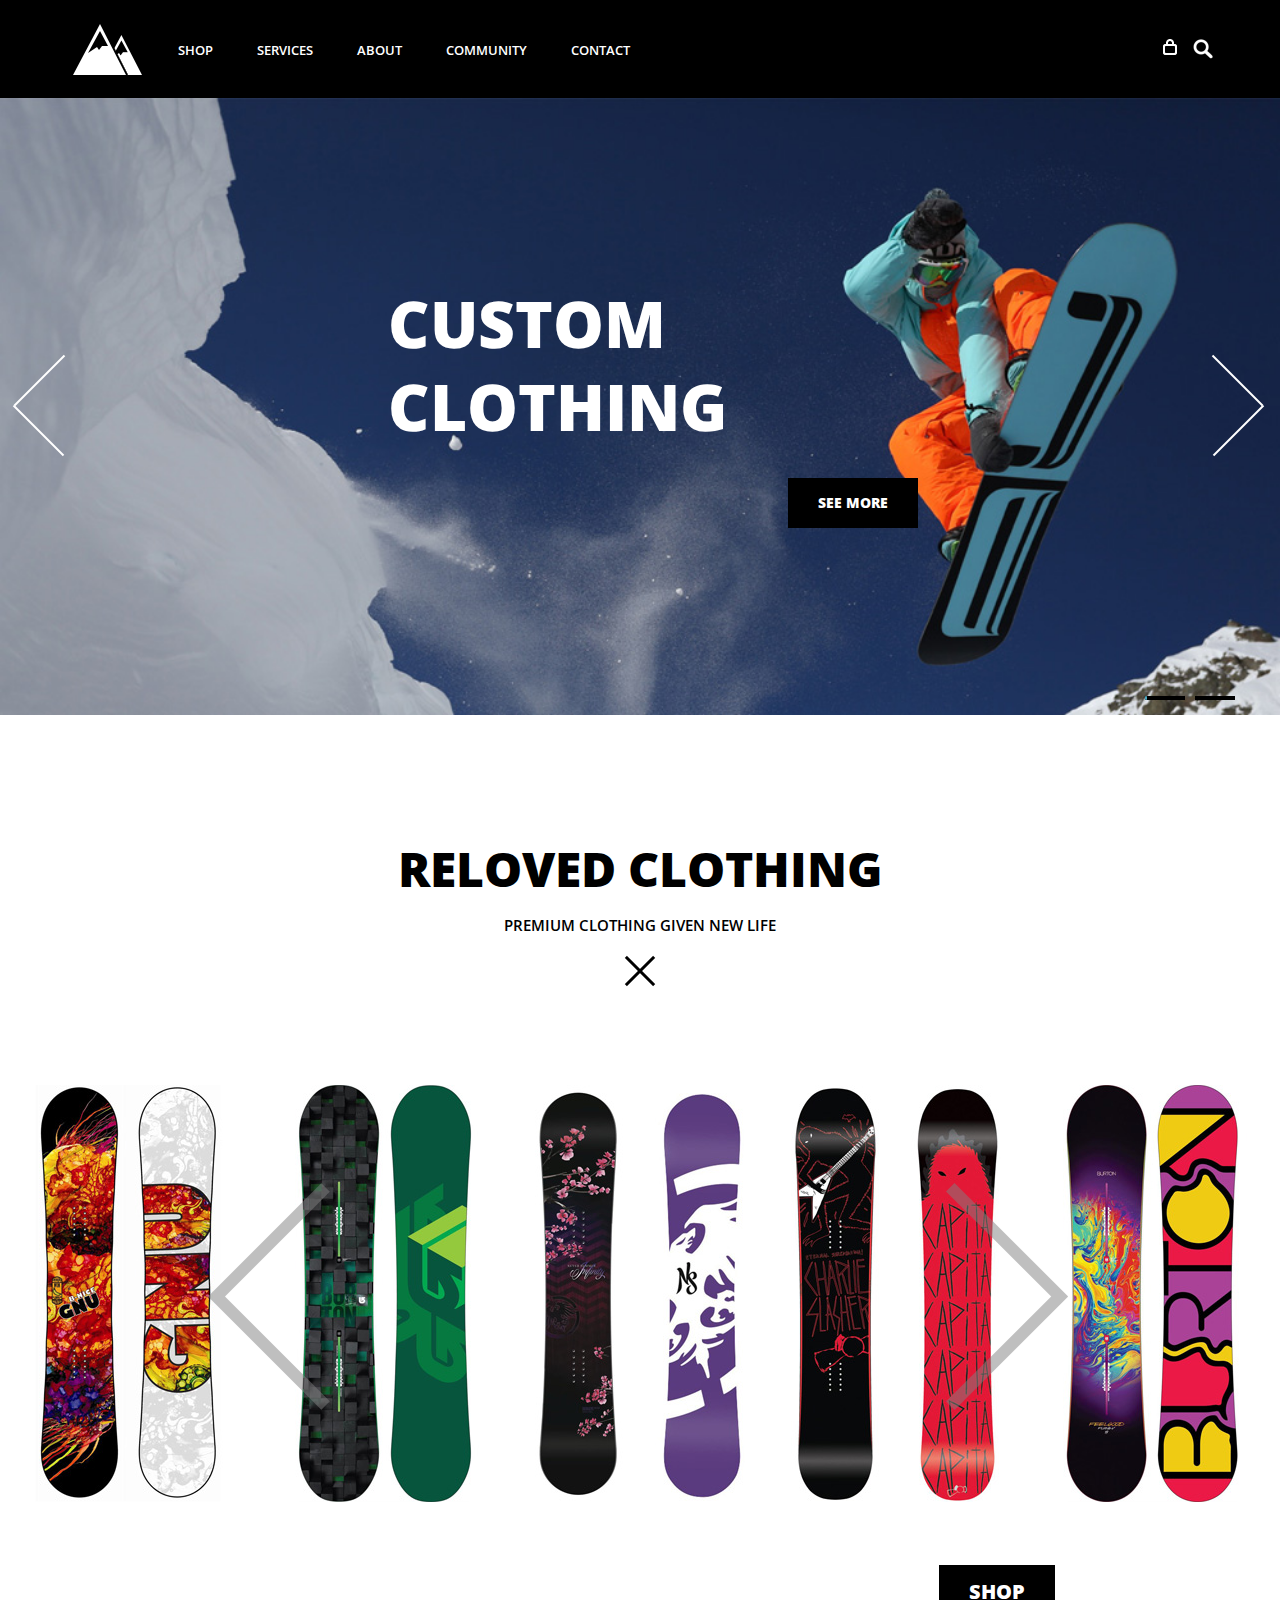
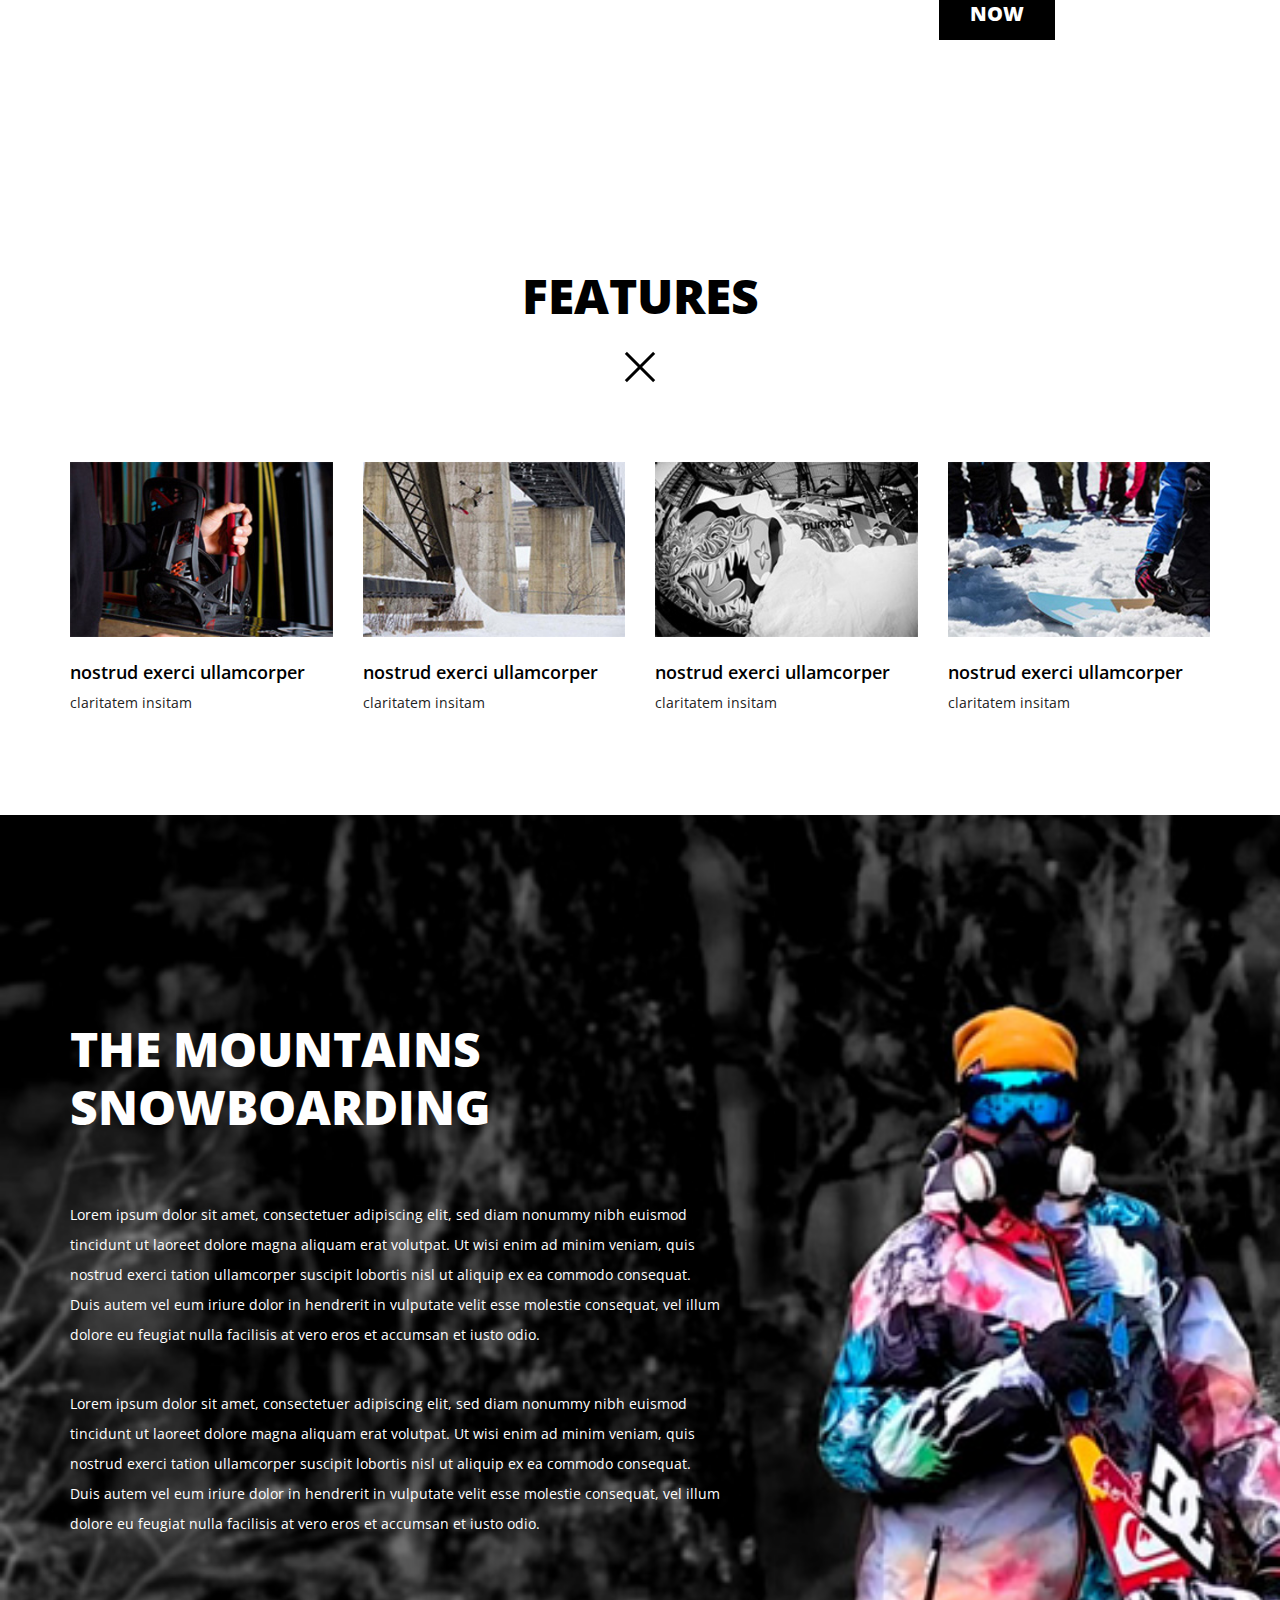
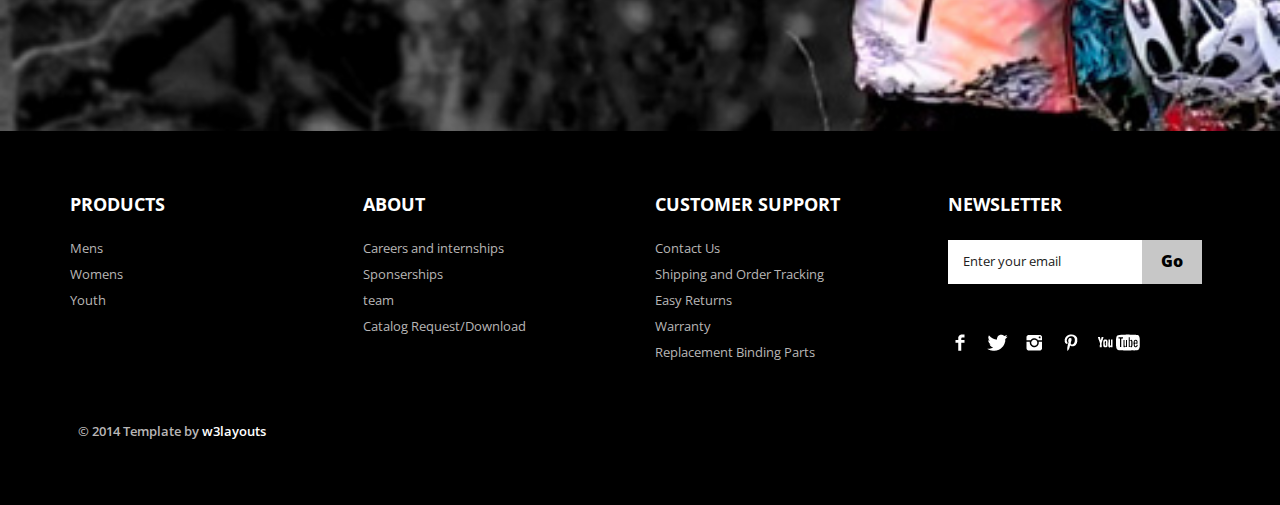
==== index.html @ abcf1acd "Add files via upload" ====
<!--A Design by W3layouts
Author: W3layout
Author URL: http://w3layouts.com
License: Creative Commons Attribution 3.0 Unported
License URL: http://creativecommons.org/licenses/by/3.0/
-->
<!DOCTYPE HTML>
<html>
<head>
<title>Phoenix Fashions | Home</title>
<link href="css/bootstrap.css" rel='stylesheet' type='text/css' />
<link href="css/style.css" rel='stylesheet' type='text/css' />
<meta name="viewport" content="width=device-width, initial-scale=1, maximum-scale=1">
<meta http-equiv="Content-Type" content="text/html; charset=utf-8" />
<link href='http://fonts.googleapis.com/css?family=Open+Sans:400,300,600,700,800' rel='stylesheet' type='text/css'>
<script type="application/x-javascript"> addEventListener("load", function() { setTimeout(hideURLbar, 0); }, false); function hideURLbar(){ window.scrollTo(0,1); } </script>
<script src="js/jquery.min.js"></script>
<!--<script src="js/jquery.easydropdown.js"></script>-->
<!--start slider -->
<link rel="stylesheet" href="css/fwslider.css" media="all">
<script src="js/jquery-ui.min.js"></script>
<script src="js/fwslider.js"></script>
<!--end slider -->
<script type="text/javascript">
        $(document).ready(function() {
            $(".dropdown img.flag").addClass("flagvisibility");

            $(".dropdown dt a").click(function() {
                $(".dropdown dd ul").toggle();
            });
                        
            $(".dropdown dd ul li a").click(function() {
                var text = $(this).html();
                $(".dropdown dt a span").html(text);
                $(".dropdown dd ul").hide();
                $("#result").html("Selected value is: " + getSelectedValue("sample"));
            });
                        
            function getSelectedValue(id) {
                return $("#" + id).find("dt a span.value").html();
            }

            $(document).bind('click', function(e) {
                var $clicked = $(e.target);
                if (! $clicked.parents().hasClass("dropdown"))
                    $(".dropdown dd ul").hide();
            });


            $("#flagSwitcher").click(function() {
                $(".dropdown img.flag").toggleClass("flagvisibility");
            });
        });
     </script>

</head>
<body>
	<div class="header">
		<div class="container">
			<div class="row">
			  <div class="col-md-12">
				 <div class="header-left">
					 <div class="logo">
						<a href="index.html"><img src="images/logo.png" alt=""/></a>
					 </div>
					 <div class="menu">
						  <a class="toggleMenu" href="#"><img src="images/nav.png" alt="" /></a>
						    <ul class="nav" id="nav">
						    	<li><a href="shop.html">Shop</a></li>
						    	<li><a href="services.html">Services</a></li>
						    	<li><a href="About.html">About</a></li>
						    	<li><a href="test.html">Community</a></li>
								<li><a href="contact.html">Contact</a></li>								
								<div class="clear"></div>
							</ul>
							<script type="text/javascript" src="js/responsive-nav.js"></script>
				    </div>							
	    		    <div class="clear"></div>
	    	    </div>
	            <div class="header_right">
	    		  <!-- start search-->
				      <div class="search-box">
							<div id="sb-search" class="sb-search">
								<form>
									<input class="sb-search-input" placeholder="Search..." type="search" name="search" id="search">
									<input class="sb-search-submit" type="submit" value="">
									<span class="sb-icon-search"> </span>
								</form>
							</div>
						</div>
						<!----search-scripts---->
						<script src="js/classie.js"></script>
						<script src="js/uisearch.js"></script>
						<script>
							new UISearch( document.getElementById( 'sb-search' ) );
						</script>
						<!----//search-scripts---->
				    <ul class="icon1 sub-icon1 profile_img">
					 <li><a class="active-icon c1" href="#"> </a>
						<ul class="sub-icon1 list">
						  <div class="product_control_buttons">
						  	<a href="#"><img src="images/edit.png" alt=""/></a>
						  		<a href="#"><img src="images/close_edit.png" alt=""/></a>
						  </div>
						   <div class="clear"></div>
						  <li class="list_img"><img src="images/1.jpg" alt=""/></li>
						  <li class="list_desc"><h4><a href="#">velit esse molestie</a></h4><span class="actual">1 x
                          $12.00</span></li>
						  <div class="login_buttons">
							 <div class="check_button"><a href="checkout.html">Check out</a></div>
							 <div class="clear"></div>
						  </div>
						  <div class="clear"></div>
						</ul>
					 </li>
				   </ul>
		           <div class="clear"></div>
	       </div>
	      </div>
		 </div>
	    </div>
	</div>
	<div class="banner">
	<!-- start slider -->
       <div id="fwslider">
         <div class="slider_container">
            <div class="slide"> 
                <!-- Slide image -->
               <img src="images/slider1.jpg" class="img-responsive" alt=""/>
                <!-- /Slide image -->
                <!-- Texts container -->
                <div class="slide_content">
                    <div class="slide_content_wrap">
                        <!-- Text title -->
                        <h1 class="title">Custom<br>Clothing</h1>
                        <!-- /Text title -->
                        <div class="button"><a href="shop.html">See More</a></div>
                    </div>
                </div>
               <!-- /Texts container -->
            </div>
            <!-- /Duplicate to create more slides -->
            <div class="slide">
               <img src="images/slider2.jpg" class="img-responsive" alt=""/>
                <div class="slide_content">
                    <div class="slide_content_wrap">
                        <h1 class="title">Given<br>New Life</h1>
                       	<div class="button"><a href="shop.html">See More</a></div>
                    </div>
                </div>
            </div>
            <!--/slide -->
        </div>
        <div class="timers"></div>
        <div class="slidePrev"><span></span></div>
        <div class="slideNext"><span></span></div>
       </div>
       <!--/slider -->
      </div>
	  <div class="main">
		<div class="content-top">
			<h2>Reloved Clothing</h2>
			<p>Premium Clothing Given New Life</p>
			<div class="close_but"><i class="close1"> </i></div>
				<ul id="flexiselDemo3">
				<li><img src="images/board1.jpg" /></li>
				<li><img src="images/board2.jpg" /></li>
				<li><img src="images/board3.jpg" /></li>
				<li><img src="images/board4.jpg" /></li>
				<li><img src="images/board5.jpg" /></li>
			</ul>
<div>			
	<style type="text/css">
		#centered-button {display: inline-block; margin-left: 815px; margin-top: 50px;}
	</style>

	<div class="button" id="centered-button">
 	 	<h3><a href="shop.html">Shop Now</a></h3>
	</div>
</div>
			<script type="text/javascript">
		$(window).load(function() {
			$("#flexiselDemo3").flexisel({
				visibleItems: 5,
				animationSpeed: 1000,
				autoPlay: true,
				autoPlaySpeed: 3000,    		
				pauseOnHover: true,
				enableResponsiveBreakpoints: true,
		    	responsiveBreakpoints: { 
		    		portrait: { 
		    			changePoint:480,
		    			visibleItems: 1
		    		}, 
		    		landscape: { 
		    			changePoint:640,
		    			visibleItems: 2
		    		},
		    		tablet: { 
		    			changePoint:768,
		    			visibleItems: 3
		    		}
		    	}
		    });
		    
		});
		</script>
		<script type="text/javascript" src="js/jquery.flexisel.js"></script>
		</div>
	</div>
	
	<div class="features">
		<div class="container">
			<h3 class="m_3">Features</h3>
			<div class="close_but"><i class="close1"> </i></div>
			  <div class="row">
				<div class="col-md-3 top_box">
				  <div class="view view-ninth"><a href="single.html">
                    <img src="images/pic1.jpg" class="img-responsive" alt=""/>
                    <div class="mask mask-1"> </div>
                    <div class="mask mask-2"> </div>
                      <div class="content">
                        <h2>Hover Style #9</h2>
                        <p>Lorem ipsum dolor sit amet, consectetuer adipiscing.</p>
                      </div>
                   </a> </div
                  </div>
                  <h4 class="m_4"><a href="#">nostrud exerci ullamcorper</a></h4>
                  <p class="m_5">claritatem insitam</p>
                </div>
                <div class="col-md-3 top_box">
					<div class="view view-ninth"><a href="single.html">
                    <img src="images/pic2.jpg" class="img-responsive" alt=""/>
                    <div class="mask mask-1"> </div>
                    <div class="mask mask-2"> </div>
                      <div class="content">
                        <h2>Hover Style #9</h2>
                        <p>Lorem ipsum dolor sit amet, consectetuer adipiscing.</p>
                      </div>
                    </a> </div>
                   <h4 class="m_4"><a href="#">nostrud exerci ullamcorper</a></h4>
                   <p class="m_5">claritatem insitam</p>
				</div>
				<div class="col-md-3 top_box">
					<div class="view view-ninth"><a href="single.html">
                    <img src="images/pic3.jpg" class="img-responsive" alt=""/>
                    <div class="mask mask-1"> </div>
                    <div class="mask mask-2"> </div>
                      <div class="content">
                        <h2>Hover Style #9</h2>
                        <p>Lorem ipsum dolor sit amet, consectetuer adipiscing.</p>
                      </div>
                    </a> </div>
                   <h4 class="m_4"><a href="#">nostrud exerci ullamcorper</a></h4>
                   <p class="m_5">claritatem insitam</p>
				</div>
				<div class="col-md-3 top_box1">
					<div class="view view-ninth"><a href="single.html">
                    <img src="images/pic4.jpg" class="img-responsive" alt=""/>
                    <div class="mask mask-1"> </div>
                    <div class="mask mask-2"> </div>
                      <div class="content">
                        <h2>Hover Style #9</h2>
                        <p>Lorem ipsum dolor sit amet, consectetuer adipiscing.</p>
                      </div>
                     </a> </div>
                   <h4 class="m_4"><a href="#">nostrud exerci ullamcorper</a></h4>
                   <p class="m_5">claritatem insitam</p>
				</div>
			</div>
		 </div>
	    </div>


<div class="content-bottom">
		<div class="container">
			<div class="row content_bottom-text">
			  <div class="col-md-7">
				<h3>The Mountains<br>Snowboarding</h3>
				<p class="m_1">Lorem ipsum dolor sit amet, consectetuer adipiscing elit, sed diam nonummy nibh euismod tincidunt ut laoreet dolore magna aliquam erat volutpat. Ut wisi enim ad minim veniam, quis nostrud exerci tation ullamcorper suscipit lobortis nisl ut aliquip ex ea commodo consequat. Duis autem vel eum iriure dolor in hendrerit in vulputate velit esse molestie consequat, vel illum dolore eu feugiat nulla facilisis at vero eros et accumsan et iusto odio.</p>
				<p class="m_2">Lorem ipsum dolor sit amet, consectetuer adipiscing elit, sed diam nonummy nibh euismod tincidunt ut laoreet dolore magna aliquam erat volutpat. Ut wisi enim ad minim veniam, quis nostrud exerci tation ullamcorper suscipit lobortis nisl ut aliquip ex ea commodo consequat. Duis autem vel eum iriure dolor in hendrerit in vulputate velit esse molestie consequat, vel illum dolore eu feugiat nulla facilisis at vero eros et accumsan et iusto odio.</p>
			  </div>
			</div>
		</div>
	</div>

	    
		<div class="footer">
			<div class="container">
				<div class="row">
					<div class="col-md-3">
						<ul class="footer_box">
							<h4>Products</h4>
							<li><a href="#">Mens</a></li>
							<li><a href="#">Womens</a></li>
							<li><a href="#">Youth</a></li>
						</ul>
					</div>
					<div class="col-md-3">
						<ul class="footer_box">
							<h4>About</h4>
							<li><a href="#">Careers and internships</a></li>
							<li><a href="#">Sponserships</a></li>
							<li><a href="#">team</a></li>
							<li><a href="#">Catalog Request/Download</a></li>
						</ul>
					</div>
					<div class="col-md-3">
						<ul class="footer_box">
							<h4>Customer Support</h4>
							<li><a href="#">Contact Us</a></li>
							<li><a href="#">Shipping and Order Tracking</a></li>
							<li><a href="#">Easy Returns</a></li>
							<li><a href="#">Warranty</a></li>
							<li><a href="#">Replacement Binding Parts</a></li>
						</ul>
					</div>
					<div class="col-md-3">
						<ul class="footer_box">
							<h4>Newsletter</h4>
							<div class="footer_search">
				    		   <form>
				    			<input type="text" value="Enter your email" onfocus="this.value = '';" onblur="if (this.value == '') {this.value = 'Enter your email';}">
				    			<input type="submit" value="Go">
				    		   </form>
					        </div>
							<ul class="social">	
							  <li class="facebook"><a href="#"><span> </span></a></li>
							  <li class="twitter"><a href="#"><span> </span></a></li>
							  <li class="instagram"><a href="#"><span> </span></a></li>	
							  <li class="pinterest"><a href="#"><span> </span></a></li>	
							  <li class="youtube"><a href="#"><span> </span></a></li>										  				
						    </ul>
		   					
						</ul>
					</div>
				</div>
				<div class="row footer_bottom">
				    <div class="copy">
			           <p>© 2014 Template by <a href="http://w3layouts.com" target="_blank">w3layouts</a></p>
		            </div>
					  <dl id="sample" class="dropdown">
	   				  </dl>
   				</div>
			</div>
		</div>
</body>	
</html>
---- css/style.css ----
.clear{clear: both;}
h4, h5, h6,
h1, h2, h3 {margin-top: 0;}
ul, ol {margin: 0;}
p {margin: 0;}
html, body{
	font-family: 'Open Sans', sans-serif;
	background:#fff;
	font-size: 100%;
}
body a{
 	transition: 0.5s all;
	-webkit-transition: 0.5s all;
	-moz-transition: 0.5s all;
	-o-transition: 0.5s all;
}
.header{
	background:#000;
	padding: 1.5% 0;
}
.header-left{
	float:left;
	width: 59%;
}
.logo{
	float:left;
	margin-right: 2%;
}
.menu{
	 float:left;
	 margin: 17px 0 0;
}
  .menu li{
	display:inline-block;
 }
 .menu li:first-child{
   	margin-left:0;
 }
 .menu li a{
  	 display: block;
	font-size: 0.8125em;
	text-transform: uppercase;
	padding: 5px 20px;
	color: #FFF;
	-webkit-transition: all 0.3s ease;
	-moz-transition: all 0.3s ease;
	-o-transition: all 0.3s ease;
	transition: all 0.3s ease;
	font-weight: 600;
 }
 .menu li a:hover ,.menu li.active a{
	 background:#fff;
	 color:#000;
 } 
 #nav .current a {
	 color:red;
}
.toggleMenu {
    display:  none;
  	padding:4px 5px 0px 5px;
}
.nav:before,
.nav:after {
    content: " "; 
    display: table; 
}
.nav:after {
    clear: both;
}
.nav ul {
    list-style: none;
}
@media screen and (max-width:800px) {
	.active {
        display: block;
    }
    .menu li a{
    	text-align:left;
    	border-radius:0;
    	-webkit-border-radius:0;
    	-moz-border-radius:0;
    	-o-border-radius:0;
    }
    .nav {
	    list-style: none;
		width: 95%;
		position: absolute;
		right: 20px;
		background: #222;
		top: 72px;
		z-index: 111;
    }
    .nav:after {
		content: '';
		position: absolute;
		right:18px;
		top: -9px;
		border-left:10px solid rgba(0, 0, 0, 0);
		border-right:10px solid rgba(0, 0, 0, 0);
		border-bottom:10px solid #333;
	}
    .menu li a span.messages{
    	text-align:center;
    	top:15px;
    }
    .nav li ul{
    	width:100%;   	
    }
    .menu ul{
    	margin:0;
    }
    .nav > li.hover > ul {
        width:100%;
    }
    .nav > li {
        float: none;
        display:block;
    }
    .nav ul {
        display: block;
        width: 100%;
    }
   .nav > li.hover > ul , .nav li li.hover ul {
        position: static;
    }
    .nav li a{
    	border-top:1px solid #333;
    }
     .nav li:first-child a{
     	border-top:none;
     }
 }
.header_right{
	float:right;
	width:6%;
	margin-top: 16px;
}
.sb-search {
	position: absolute;
	top:7px;
	right:0px;
	width: 0%;
	min-width: 45px;
	height: 45px;
	float: right;
	overflow: hidden;
	-webkit-transition: width 0.3s;
	-moz-transition: width 0.3s;
	transition: width 0.3s;
	-webkit-backface-visibility: hidden;
}
.sb-search-input {
	position: absolute;
	top: 0;
	left: 0px;
	border: none;
	outline: none;
	background:#333;
	width: 100%;
	height:45px;
	margin: 0;
	z-index: 10;
	padding: 5px 20px;
	font-family: 'Open Sans', sans-serif;
	font-size: 13px;
	color: #ffffff;
}
.sb-search-input::-webkit-input-placeholder {
	color: #ffffff;
}
.sb-search-input:-moz-placeholder {
	color: #ffffff;
}
.sb-search-input::-moz-placeholder {
	color: #efb480;
}
.sb-search-input:-ms-input-placeholder {
	color: #ffffff;
}
.sb-icon-search,.sb-search-submit  {
	width: 45px;
	height: 45px;
	display: block;
	position: absolute;
	right: 0;
	top: 0;
	padding: 0;
	margin: 0;
	line-height: 45px;
	text-align: center;
	cursor: pointer;
}
.sb-search-submit {
	background: #333 url('../images/img-sprite.png') no-repeat 0px 1px;
	-ms-filter: "progid:DXImageTransform.Microsoft.Alpha(Opacity=0)"; /* IE 8 */
    filter: alpha(opacity=0); /* IE 5-7 */
   
	color: transparent;
	border: none;
	outline: none;
	z-index: -1;
	-webkit-appearance: none;
}
.sb-icon-search {
	color: #FFF;
background: #000 url('../images/img-sprite.png') no-repeat 0px 1px;
z-index: 90;
}
/* Open state */
.sb-search.sb-search-open,.no-js .sb-search {
	width:40%;
}
.sb-search.sb-search-open .sb-icon-search,.no-js .sb-search .sb-icon-search {
	background: #c0c0c0 url('../images/img-sprite.png') no-repeat 0px 1px;
	color: #fff;
	z-index: 11;
}
.sb-search.sb-search-open .sb-search-submit,.no-js .sb-search .sb-search-submit {
	z-index: 90;
}
/* start icon styles */
.icon1:before,.icon1:after {
	content: "";
	display: table;
}
.icon1:after {
	clear: both;
}
ul.icon1 {
	float: left;
	zoom: 1;
	list-style: none;
	padding: 0;
	margin-left:25%;
}
.icon1 li {
	float: left;
	position: relative;
}
.icon1 li:last-child{
	border-right:none;
}
.icon1 li:hover > a {
	color: #fafafa;
}
*html .icon1 li a:hover { /* IE6 only */
	color: #fafafa;
}
.icon1 ul {
	width:300px;
	margin: 20px 0 0 0;
	_margin: 0;
	opacity: 0;
	visibility: hidden;
	position: absolute;
	top:67px;
	z-index: 1;
	right: -140px;
	background: #ffffff;
	-webkit-transition: all .2s ease-in-out;
	-moz-transition: all .2s ease-in-out;
	-ms-transition: all .2s ease-in-out;
	-o-transition: all .2s ease-in-out;
	transition: all .2s ease-in-out;
	box-shadow: 0 0 10px #AAA;
	-webkit-box-shadow: 0 0 10px #AAA;
	-moz-box-shadow: 0 0 10px #AAA;
	-o-box-shadow: 0 0 10px #AAA;
}
.icon1 li:hover > ul {
	opacity: 1;
	visibility: visible;
	margin: 0;
	z-index: 9999;
}
.icon1 ul ul {
	top: 6px;
	left: 158px;
	margin: 0 0 0 20px;
}
.icon1 ul li {
	/*--float: none;--*/
	display: block;
	border: 0;
}
.icon1 ul li:first-child{
	border-top:none;
}
.icon1 ul li:first-child a{
	border-top-left-radius: 5px;
	-webkit-border-top-left-radius: 5px;
	-moz-border-top-left-radius: 5px;
	-o-border-top-left-radius: 5px;
}
.icon1 ul li:last-child {   
	-moz-box-shadow: none;
	-webkit-box-shadow: none;
	box-shadow: none;    
}
.icon1 ul a {    
	_height: 10px; /*IE6 only*/
	white-space: nowrap;
	float: none;
	text-transform: none;
}
.active-icon{
	display: block;
}
.icon1 ul li:first-child > a:after {
	content: '';
	position: absolute;
	left: 45%;
	top: -30px;
	border-left: 10px solid transparent;
	border-right:10px solid transparent;
	border-bottom:10px solid #f0f0f0;
}
.icon1 ul ul li:first-child a:after {
	left: -100px;
	top: 0%;
	margin-top: -6px;
	border-left: 0;	
	border-bottom:20px solid transparent;
	border-top: 20px solid transparent;
	border-right:20px solid #323757;
}
/* Mobile */
.icon1-trigger {
	display: none;
}
.sub-icon1 img{
	border:none;
	display:inline-block;
	vertical-align:middle;
}
li.list_img{
	float:left;
	width:26%;
}
.login_buttons{
	margin-top:23%;
}
li.list_desc{
	float:left;
	width:50%;
}
li.list_desc h4 a{
	color:#000;
	font-size:0.85em;
	text-decoration:none;
	font-weight:600;
}
li.list_desc h4 a:hover{
	color:red;
}
.c1{
	background: url(../images/img-sprite.png) no-repeat -66px -8px;
	width: 22px;
	height: 24px;
	display: inline-block;
	vertical-align: middle;
}
.icon1 .profile_img {
	margin-top: 3px;
}
.sub-icon1 ul li h3{
	text-align: center;
	font-size: 18px;
	color: #555;
	text-transform: uppercase;
	margin-bottom: 4%;
}
.sub-icon1 ul li p{
	text-align:center;
	font-size: 0.8125em;
	color: #555;
	line-height: 1.5em;
	margin:2% 0;
}
.sub-icon1.list{
	padding:20px;
}
.sub-icon1 ul li p a{
	color: #00405d;
}
.sub-icon1 ul li p a:hover{
	color: #555555;
	text-decoration:underline;
}
.product_control_buttons{
	float:right;
}
.product_control_buttons a:hover{
	opacity:0.5;
}
.button{
	text-align: center;
}
.button a{
	color:#fff;
	font-size:0.85em;
	text-transform:uppercase;
	font-weight:800;
	text-decoration:none;
	margin-left:45%;
	border: none;
	cursor: pointer;
	padding:15px 30px;
	display: inline-block;
	outline: none;
	-webkit-transition: all 0.3s;
	-moz-transition: all 0.3s;
	transition: all 0.3s;
	background: #000;
}
.button a:hover{
	background:#222;
}
.login_button{
	float:right;
}
.login_button a{
	color:#fff;
	font-size:0.85em;
	text-transform:uppercase;
	font-weight:600;
	text-decoration:none;
    border: none;
	cursor: pointer;
	padding:8px 15px; 
	display: inline-block;
	outline: none;
	-webkit-transition: all 0.3s;
	-moz-transition: all 0.3s;
	transition: all 0.3s;
	background: #000;
	margin:10px 0 0;
}
.login_button a:hover{
	background:#555;
}
.check_button{
	float:left;
}
.check_button a{
	color:#fff;
	font-size:0.85em;
	text-transform:uppercase;
	font-weight:600;
	text-decoration:none;
    border: none;
	cursor: pointer;
	padding:8px 15px; 
	display: inline-block;
	outline: none;
	-webkit-transition: all 0.3s;
	-moz-transition: all 0.3s;
	transition: all 0.3s;
	background: #000;
	margin:10px 0 0;
}
.check_button a:hover{
	background:#555;
}
/*--main--*/
.content-top{
	padding:10% 0;
}
.content-top h2{
	color: #000;
	font-size:3em;
	font-weight: 800;
	text-align: center;
	text-transform: uppercase;
	margin-bottom: 1.5%;
}
.content-top p{
	color: #000;
	font-size: 0.95em;
	text-transform: uppercase;
	text-align: center;
	font-weight: 600;
	margin-bottom:1%;
}
.content-top h3{
	color:#000;
	font-size:1.5em;
	text-transform:uppercase;
	font-weight:700;
	text-align:center;
	margin:2% 0 0 0;
}
#flexiselDemo1, #flexiselDemo2, #flexiselDemo3 {
	display: none;
}
.nbs-flexisel-container {
	position: relative;
	max-width: 100%;
}
.nbs-flexisel-ul {
	position: relative;
	width: 9999px;
	margin: 0px;
	padding: 0px;
	list-style-type: none;
	text-align: center;
}
.nbs-flexisel-inner {
	overflow: hidden;
	margin: 0 auto;
}
.nbs-flexisel-item {
	float: left;
	margin: 0px;
	padding: 0px;
	cursor: pointer;
	position: relative;
	line-height: 0px;
}
.nbs-flexisel-item > img {
	width:100%;
	cursor: pointer;
	positon: relative;
	margin-top: 10px;
	margin-bottom: 10px;
	max-width:210px;
	max-height:417px;
}
/*** Navigation ***/
.nbs-flexisel-nav-left, .nbs-flexisel-nav-right {
	width:140px;
	height: 245px;
	position: absolute;
	cursor: pointer;
	z-index: 100;
}
.nbs-flexisel-nav-left {
	left: 205px;
	background: url(../images/img-sprite.png) no-repeat -110px 1px;
}
.nbs-flexisel-nav-right {
	right:205px;
	background: url(../images/img-sprite.png) no-repeat -254px 1px;
}
.content-bottom{
	width:100%;
	background: url(../images/bg_image.jpg)no-repeat center top;
	-webkit-background-size: cover;
	-moz-background-size: cover;
	-o-background-size: cover;
	background-size: cover;
	background-position: center;
	background-size: 100% 100%;
	height:100%;
	padding:15% 0;
}
.content_bottom-text h3{
	color: #FFF;
	font-size: 3em;
	font-weight: 800;
	text-transform: uppercase;
	line-height: 1.2em;
	margin: 2% 0 10%;
}
p.m_1{
	color: #FFF;
	font-size: 0.85em;
	line-height: 2.2em;
	margin-bottom:6%;
}
p.m_2{
	color: #FFF;
	font-size: 0.85em;
	line-height: 2.2em;
}
.features{
	padding:8% 0;
}
h3.m_3{
	color: #000;
	font-size: 3em;
	font-weight: 800;
	text-align: center;
	text-transform: uppercase;
	margin-bottom:2%;
}
.close_but{
	text-align:center;
	margin-bottom:6%;
}
i.close1{
	width:46px;
	height:42px;
	background:url(../images/img-sprite.png)-196px -269px;
	display:inline-block;
}
.view {
   overflow: hidden;
   position: relative;
   text-align: center;
   cursor: default;
}
.view .mask,.view .content {
   width:263px;
   height:200px;
   position: absolute;
   overflow: hidden;
   top: 0;
   left: 0;
}
.view img {
   display: block;
   position: relative;
}
.view h2 {
   text-transform: uppercase;
   color: #fff;
   text-align: center;
   position: relative;
   font-size: 17px;
   padding: 10px;
   background: rgba(0, 0, 0, 0.8);
   margin: 20px 0 0 0;
}
.view p {
   font-style: italic;
   font-size: 12px;
   position: relative;
   color: #fff;
   padding: 10px;
   text-align: center;
}
.view a.info {
   display: inline-block;
   text-decoration: none;
   padding: 7px 14px;
   background: #000;
   color: #fff;
   text-transform: uppercase;
   -webkit-box-shadow: 0 0 1px #000;
   -moz-box-shadow: 0 0 1px #000;
   box-shadow: 0 0 1px #000;
}
.view a.info: hover {
   -webkit-box-shadow: 0 0 5px #000;
   -moz-box-shadow: 0 0 5px #000;
   box-shadow: 0 0 5px #000;
}
/* NINTH EXAMPLE*/
.view-ninth .mask-1, .view-ninth .mask-2 {
    background-color: rgba(0, 0, 0, 0.5);
    height: 361px;
    width: 361px;
    background: rgba(119, 0, 36, 0.5);
    -ms-filter: "progid:DXImageTransform.Microsoft.Alpha(Opacity=100)";
    filter: alpha(opacity=100);
    opacity: 1;
    -webkit-transition: all 0.3s ease-in-out 0.6s;
    -moz-transition: all 0.3s ease-in-out 0.6s;
    -o-transition: all 0.3s ease-in-out 0.6s;
    transition: all 0.3s ease-in-out 0.6s;
}
.view-ninth .mask-1 {
    left: auto;
    right: 0;
    -webkit-transform: rotate(56.5deg) translateX(-180px);
    -moz-transform: rotate(56.5deg) translateX(-180px);
    -o-transform: rotate(56.5deg) translateX(-180px);
    -ms-transform: rotate(56.5deg) translateX(-180px);
    transform: rotate(56.5deg) translateX(-180px);
    -webkit-transform-origin: 100% 0%;
    -moz-transform-origin: 100% 0%;
    -o-transform-origin: 100% 0%;
    -ms-transform-origin: 100% 0%;
    transform-origin: 100% 0%;
}
.view-ninth .mask-2 {
    top: auto;
    bottom: 0;
    -webkit-transform: rotate(56.5deg) translateX(180px);
    -moz-transform: rotate(56.5deg) translateX(180px);
    -o-transform: rotate(56.5deg) translateX(180px);
    -ms-transform: rotate(56.5deg) translateX(180px);
    transform: rotate(56.5deg) translateX(180px);
    -webkit-transform-origin: 0% 100%;
    -moz-transform-origin: 0% 100%;
    -o-transform-origin: 0% 100%;
    -ms-transform-origin: 0% 100%;
    transform-origin: 0% 100%;
}
.view-ninth .content {
    background: rgba(0, 0, 0, 0.9);
    height: 0;
    -ms-filter: "progid:DXImageTransform.Microsoft.Alpha(Opacity=50)";
    filter: alpha(opacity=50);
    opacity: 0.5;
    width:263px;
    overflow: hidden;
    -webkit-transform: rotate(-33.5deg) translate(-112px, 166px);
    -moz-transform: rotate(-33.5deg) translate(-112px, 166px);
    -o-transform: rotate(-33.5deg) translate(-112px, 166px);
    -ms-transform: rotate(-33.5deg) translate(-112px, 166px);
    transform: rotate(-33.5deg) translate(-112px, 166px);
    -webkit-transform-origin: 0% 100%;
    -moz-transform-origin: 0% 100%;
    -o-transform-origin: 0% 100%;
    -ms-transform-origin: 0% 100%;
    transform-origin: 0% 100%;
    -webkit-transition: all 0.4s ease-in-out 0.3s;
    -moz-transition: all 0.4s ease-in-out 0.3s;
    -o-transition: all 0.4s ease-in-out 0.3s;
    transition: all 0.4s ease-in-out 0.3s;
}
.view-ninth h2 {
    background: transparent;
    margin-top: 5px;
    border-bottom: 1px solid rgba(255, 255, 255, 0.2);
}
.view-ninth a.info {
    display: none;
}
.view-ninth:hover .content {
    height: 120px;
    width:263px;
    -ms-filter: "progid:DXImageTransform.Microsoft.Alpha(Opacity=90)";
    filter: alpha(opacity=90);
    opacity: 0.9;
    top:22px;
    -webkit-transform: rotate(0deg) translate(0, 0);
    -moz-transform: rotate(0deg) translate(0, 0);
    -o-transform: rotate(0deg) translate(0, 0);
    -ms-transform: rotate(0deg) translate(0, 0);
    transform: rotate(0deg) translate(0, 0);
}
.view-ninth:hover .mask-1, .view-ninth:hover .mask-2 {
    -webkit-transition-delay: 0s;
    -moz-transition-delay: 0s;
    -o-transition-delay: 0s;
    transition-delay: 0s;
}
.view-ninth:hover .mask-1 {
    -webkit-transform: rotate(56.5deg) translateX(1px);
    -moz-transform: rotate(56.5deg) translateX(1px);
    -o-transform: rotate(56.5deg) translateX(1px);
    -ms-transform: rotate(56.5deg) translateX(1px);
    transform: rotate(56.5deg) translateX(1px);
}
.view-ninth:hover .mask-2 {
    -webkit-transform: rotate(56.5deg) translateX(-1px);
    -moz-transform: rotate(56.5deg) translateX(-1px);
    -o-transform: rotate(56.5deg) translateX(-1px);
    -ms-transform: rotate(56.5deg) translateX(-1px);
    transform: rotate(56.5deg) translateX(-1px);
}
h4.m_4{
	margin-top:10%;
}
h4.m_4 a{
	color:#000;
	font-size:1em;
	text-decoration:none;
	font-weight:600;
}
h4.m_4 a:hover{
	color:#444;
}
p.m_5{
	color:#222;
	font-size:0.85em;
}
/*--footer--*/
.footer{
	background:#000;
	padding:5% 0;
}		
ul.footer_box{
	list-style:none;
	padding:0;
}	
ul.footer_box h4{
	color:#fff;
	font-size:1.1em;
	text-transform:uppercase;
	font-weight:700;
	margin-bottom: 8%;
}
ul.footer_box li a{
	color: #B8B6B6;
	font-size: 0.8125em;
	text-decoration:none;
	line-height: 2em;
}
ul.footer_box li a:hover{
	color:#fff;
}
.footer_search {
	margin-top: 10%;
	width:100%;
	position:relative;
}
.footer_search input[type="text"] {
	outline: none;
	padding: 12px 15px;
	outline: none;
	color: #202020;
	background: #FFF;
	border: none;
	width: 74%;
	line-height: 1.5em;
	font-size: 0.8125em;
}
.footer_search  input[type="submit"] {
	background: #C7C7C7;
	padding: 9px 19px;
	border: none;
	cursor: pointer;
	position: absolute;
	line-height: 1.6em;
	font-size: 1em;
	color: #000;
	font-weight: 800;
	outline: none;
	-webkit-transition: all 0.3s;
	-moz-transition: all 0.3s;
	transition: all 0.3s;
}
.footer_search  input[type="submit"]:hover {
	background:#222;
	color:#fff;
}
ul.social{
	list-style:none;
	padding:0;
	margin-top: 17%;
}	
ul.social li:first-child, ol li:first-child {
	margin-top: 0px;
	margin-left: 0;
}
ul.social li{
	display:inline-block;
	margin-right:8px;
}	
ul.social li a span:hover{
	opacity:0.5;
}		
li.facebook a span {
	height: 25px;
	width: 25px;
	display: block;
	background: url(../images/img-sprite.png)no-repeat -256px -276px;
}
li.twitter a span {
	height: 25px;
	width: 25px;
	display: block;
	background: url(../images/img-sprite.png)no-repeat -298px -276px;
}
li.instagram a span {
	height: 25px;
	width: 25px;
	display: block;
	background: url(../images/img-sprite.png)no-repeat -346px -276px;
}
li.pinterest a span {
	height: 25px;
	width: 25px;
	display: block;
	background: url(../images/img-sprite.png)no-repeat -391px -276px;
}	
li.youtube a span {
	height: 25px;
	width: 47px;
	display: block;
	background: url(../images/img-sprite.png)no-repeat -437px -276px;
}	
.dropdown dd, .dropdown dt, .dropdown ul { margin:0px; padding:0px; }
.dropdown dd { position:relative; }
.dropdown a, .dropdown a:visited { color:#fff; text-decoration:none; outline:none;}
.dropdown a:hover { color:#fff;}
.dropdown dt a:hover { color:#fff;}
.dropdown dt a {background:url(../images/arrow.png) no-repeat scroll right center; display:block; padding-right:20px;
}
.dropdown dt a span {cursor: pointer;
	cursor: pointer;
	display: block;
	padding:0px 10px;
	font-size: 0.85em;
	color: #FFF;
	font-weight: 400;
}
        .dropdown dd ul { background:#222 none repeat scroll 0 0;color:#fff; display:none;
                          left:0px; padding:5px 0px; position:absolute; top:13px; width:auto; min-width:200px; list-style:none;}
        .dropdown span.value { display:none;}
        .dropdown dd ul li a { padding:5px; display:block;font-size: 13px;}
        .dropdown dd ul li a:hover { background-color:#444;}
        
        .dropdown img.flag { border:none; vertical-align:middle; margin-left:10px; }
        .flagvisibility { float: right;}
        
/*--dropdown--*/
.dropdown {
    display: block;
    display: inline-block;
   	float:right;
    position: relative;
   	z-index: 9999;
   	margin:0;
}
/* ===[ For demonstration ]=== */
/* ===[ End demonstration ]=== */
.dropdown .dropdown_button {
    cursor: pointer;
    width: auto;
    display: inline-block;
    padding: 4px 12px;
   -webkit-border-radius: 2px;
    -moz-border-radius: 2px;
    border-radius: 2px;
    font-weight: bold;
    color:#fff;
    line-height:29px;
    text-decoration: none !important;
    background:#595959;
    font-size: 11px;
}
.dropdown input[type="checkbox"] + .dropdown_button .arrow {
    display: inline-block;
    width: 0px;
    height: 0px;
    border-top: 5px solid #fff;
    border-right: 5px solid transparent;
    border-left: 5px solid transparent;
}
.dropdown input[type="checkbox"]:checked + .dropdown_button .arrow { border-color: white transparent transparent transparent }
.dropdown .dropdown_content {
    position: absolute;
    border: 1px solid #777;
    padding: 0px;
    background:#595959;
    margin: 0;
    display: none;
}
.dropdown .dropdown_content li {
    list-style: none;
    margin-left: 0px;
    line-height: 16px;
    border-top: 1px solid #5F5D5D;
	border-bottom: 1px solid #555353;
    margin-top: 2px;
    margin-bottom: 2px;
}
.dropdown .dropdown_content li:hover {
    border-top-color: #555;
    border-bottom-color: #555;
    background:#444;
}
.dropdown .dropdown_content li a {
    display: block;
    padding: 2px 7px;
    padding-right: 15px;
    color:#fff;
    font-size:13px;
    text-decoration: none !important;
    white-space: nowrap;
}
.dropdown .dropdown_content li:hover a {
    color: white;
    text-decoration: none !important;
}
.dropdown input[type="checkbox"]:checked ~ .dropdown_content { display: block }
.dropdown input[type="checkbox"] { display: none }
.copy {
  float: left;
}
.copy p{
	font-size:0.8125em;
	font-weight:600;
	color:#B8B6B6;
}
.copy p a{
	color:#fff;
}
.footer_bottom{
	padding: 0 2%;
	margin-top: 5%;
}
/*--shop--*/
.shop_top{
	padding:5% 0;
}
.new-box {
	right:10px;
}
.new-box, .sale-box {
	position: absolute;
	top:16px;
	overflow: hidden;
	height: 38px;
	min-width: 70px;
	text-align: left;
	z-index: 0;
	display: inline-block;
	-webkit-transform: rotate(-90deg);
	-ms-transform: rotate(-90deg);
	transform: rotate(-90deg);
}
.new-label {
	font-size: 0.85em;
	color: #FFF;
	background:#FFAF02;
	text-transform: uppercase;
	padding:9px;
	text-align: center;
	display: block;
	min-width: 70px;
	position: absolute;
	left: 0px;
	top: 0px;
	z-index: 1;
}
.sale-box {
	left:10px;
}
.sale-label {
	font-size: 0.85em;
	color: #FFF;
	background:#E92546;
	text-transform: uppercase;
	padding:9px;
	text-align: center;
	display: block;
	min-width: 70px;
	position: absolute;
	left: 0px;
	top: 0px;
}
.shop_box{
	position:relative;
}
.shop_desc{
	border:1px solid #E0E0E0;
	padding:5%;
}
.shop_desc h3{
	margin-bottom:5px;
}
.shop_desc h3 a{
	color: #333;
	font-size: 16px;
	font-weight: 600;
	text-decoration: none;
}
.shop_desc h3 a:hover{
	color:#666;
}
.shop_desc p{
	color:#555;
	font-size:0.8125em;
	line-height:1.8em;
	margin-bottom:10px;
}
span.reducedfrom {
	text-decoration: line-through;
	margin-right: 8%;
	color: #888;
}
span.actual {
	color: #7DB122;
	font-size: 1em;
	color:#000
}
ul.buttons{
	list-style: none;
	padding: 0;
	margin-top: 10px;
}
.cart{
	float:left;
}
.shop_btn{
	float:right;
}
.shop_btn a, .cart a{
	color: #000;
	font-size: 0.8125em;
	text-transform: uppercase;
	font-weight: 600;
	text-decoration:none;
}
.shop_btn a:hover{
	color:#E92546;
}
.cart a:hover{
	color:#FFAF02;
}
.shop_box-top{
	margin-bottom:5%;
}
h3.m_2 {
	color: #555;
	margin-bottom: 20px;
	font-size: 1.5em;
	line-height: 1.2;
	font-weight: normal;
	letter-spacing: -1px;
	padding:0 1%;
	text-transform: uppercase;
}
h4.m_5{
	margin-top:7%;
}
h4.m_5 a{
	color: #555;
	font-size:0.95em;
	text-transform: uppercase;
	letter-spacing: -1px;
	text-decoration:none;
}
h4.m_5 a:hover{
	color:#000;
}
p.m_6{
	font-size:0.85em;
	color: #555;
	line-height: 1.5em;
}
.team_box{
	margin-bottom:5%;
}
ul.team_list{
	padding:0;
	list-style:none;
}
ul.team_list h4{
	color: #555;
	margin-bottom: 20px;
	font-size: 1.5em;
	line-height: 1.2;
	font-weight: normal;
	margin-top: 0px;
	letter-spacing: -1px;
	text-transform: uppercase;
}
ul.team_list li {
	list-style-image: url(../images/marker.png);
	margin: 0 0px 20px 15px;
}
ul.team_list li a {
	font-size: 0.85em;
	color: #222;
	text-transform: uppercase;
	text-decoration:none;
}
ul.team_list li a:hover {
	color:#444;
}
ul.team_list li p{
	color:#888;
	font-size:0.85em;
	line-height:1.5em;
}
p.m_7{
	color:#888;
	font-size:0.85em;
	line-height:1.5em;
	margin-bottom:2%;
}
.img_section{
	position:relative;
}
.img_section_txt {
	position: absolute;
	width: 100%;
	left: 0;
	bottom: 0;
	background:rgba(5, 5, 5, 0.43);
	-webkit-box-sizing: border-box;
	-moz-box-sizing: border-box;
	box-sizing: border-box;
	padding: 14px 10px 14px 21px;
	color: #FFF;
	-webkit-transition: all 0.6s ease;
	-moz-transition: all 0.6s ease;
	-o-transition: all 0.6s ease;
	transition: all 0.6s ease;
}
.magnifier2:hover .img_section_txt {
	background:rgba(255, 0, 0, 0.36);
}
.ex_box{
	margin-bottom:5%;
}
p.m_8{
	color:#333;
	font-size:0.85em;
	line-height:1.8em;
	margin-bottom:5%;
}
.address p {
	font-size:0.85em;
	line-height:2em;
}
.address p span:hover {
	text-decoration: none;
}
.address p span {
	text-decoration: underline;
	color: #555;
	cursor: pointer;
}
.contact{
	margin-top: 5%;
}
.to{
	float:left;
	width:50%;
}
.to input[type="text"] {
	padding: 10px;
	width:95%;
	font-size: 0.85em;
	font-family: 'Open Sans', sans-serif;
	margin: 10px 0;
	border: none;
	color: #888;
	background:#F8F8F8;
	float: left;
	outline: none;
	border:1px solid #DFE0E2;
}
.to input[type="text"]:hover, .text input[type="text"], .text textarea:hover{
	border-color:#E25050;
}
.text {
	width:50%;
	float:left;
}
.text input[type="text"], .text textarea {
	width:100%;
	font-size: 0.85em;
	margin: 10px 0;
	border: none;
	color: #888;
	font-family: 'Open Sans', sans-serif;
	outline: none;
	background:#F8F8F8;
	height: 100px;
	padding: 10px;
	resize: none;
	border:1px solid #DFE0E2;
}
.form-submit{
	float:right;
}
.form-submit input[type="submit"] {
	color: #FFF;
	font-family: 'Open Sans', sans-serif;
	font-size: 0.95em;
	font-weight: normal;
	padding:15px 40px;
	text-transform: uppercase;
	background:#E25050;
	display: inline-block;
	-webkit-transition: all 0.3s ease-out;
	-moz-transition: all 0.3s ease-out;
	-ms-transition: all 0.3s ease-out;
	-o-transition: all 0.3s ease-out;
	transition: all 0.3s ease-out;
	font-weight: 100;
	border: none;
	cursor: pointer;
	outline:none;
}
.form-submit input[type="submit"]:hover {
	background:#333;
}
/*--single--*/
.single_image{
	width:36.5%;
	float: left;
	margin-right: 2.6%;
}
.single_right{
	width: 60.5%;
	float: left;
}
.single_right h3{
	color: #222;
	font-size: 1.1em;
	text-transform: uppercase;
	margin-bottom: 10px;
	font-weight: 700;
}
.btn1-default1 {
	outline: none;
	border: 1px solid #CACACA;
	background: #FFF;
	padding: 5px 10px;
	font-size: 0.85em;
}
.btn1-twitter:hover {
	color: #FFF;
	background-color: #00AAF0;
}
i.icon-twitter{
	height: 20px;
	width: 20px;
	background: url(../images/img-sprite.png)no-repeat -260px -318px;
	float: left;
	margin-right: 2px;
}
.btn1-twitter:hover i{
	background: url(../images/img-sprite.png)no-repeat -260px -341px;
}
i.icon-facebook{
	height: 20px;
	width: 20px;
	background: url(../images/img-sprite.png)no-repeat -292px -317px;
	float: left;
	margin-right: 2px;
}
.btn1-facebook:hover i{
	background: url(../images/img-sprite.png)no-repeat -292px -341px;
}
.btn1-facebook:hover {
	color: #FFF;
	background-color:#435F9F;
}
i.icon-google{
	height: 20px;
	width: 20px;
	background: url(../images/img-sprite.png)no-repeat -321px -317px;
	float: left;
	margin-right: 2px;
}
.btn1-google:hover i{
	background: url(../images/img-sprite.png)no-repeat -321px -341px;
}
.btn1-google:hover {
	color: #FFF;
	background-color:#E04B34;
}
i.icon-pinterest{
	height: 20px;
	width: 20px;
	background: url(../images/img-sprite.png)no-repeat -353px -318px;
	float: left;
	margin-right: 2px;
}
.btn1-pinterest:hover i{
	background: url(../images/img-sprite.png)no-repeat -353px -342px;
}
.btn1-pinterest:hover {
	color: #FFF;
	background-color:#CE1F21;
}
.social_buttons h4{
	color: #08080B;
	font-weight: 700;
	font-size: 0.8125em;
	padding-bottom: 0.5em;
	display: block;
	text-transform:uppercase;
	margin-bottom:5px;
}
p.m_10{
	color: #333;
	font-size: 0.8125em;
	line-height: 1.8em;
	margin-bottom:5%;
}
.btn_form{
	margin-bottom:5%;
}
.btn_form form input[type="submit"] {
	font-family: 'Open Sans', sans-serif;
	cursor: pointer;
	border: none;
	outline: none;
	display: inline-block;
	font-size: 0.85em;
	padding: 10px 30px;
	background: #333;
	color: #FFF;
	text-transform: uppercase;
	-webkit-transition: all 0.3s ease-in-out;
	-moz-transition: all 0.3s ease-in-out;
	-o-transition: all 0.3s ease-in-out;
	transition: all 0.3s ease-in-out;
}
.btn_form form input[type="submit"]:hover {
	background: #FFAF02;
}
ul.add-to-links {
	margin-bottom: 3%;
	list-style: none;
	padding: 0;
}
ul.add-to-links img {
	vertical-align: middle;
}
ul.add-to-links a {
	color: #000;
	font-size: 0.85em;
}
ul.product-colors{
	list-style:none;
	padding:0;
	margin-bottom: 5%;
}
.product-colors h3, .prosuct-qty span {
	color: #08080B;
	font-weight: 700;
	font-size: 0.8125em;
	padding-bottom: 0.5em;
	display: block;
	text-transform: uppercase;
	margin-bottom: 5px;
}
.product-colors li {
	display: inline-block;
}
.product-colors li a span {
	width: 32px;
	height: 32px;
	display: inline-block;
}
.color1 span {
	background:#45BF55;
}
.color2 span {
	background:#0AA5E2;
}
.color3 span {
	background:#EE82EE;
}
.color4 span {
	background:orange;
}
.color4 span {
	background:gray;
}
.color5 span {
	background:yellow;
}
.color6 span {
	background:red;
}
.box-info-product{
	background: #FFF;
	border: 1px solid #D2D0D0;
	border-top: 1px solid #B0AFAF;
	border-bottom: 1px solid #B0AFAF;
	padding:7%;
}
p.price2{
	color:#333;
	font-size:2em;
	font-weight:700;
	margin-bottom: 5%;
}
.prosuct-qty {
	margin-bottom: 1.5em;
	padding:0;
}
.prosuct-qty select {
	font-family: 'Open Sans', sans-serif;
	border: 1px solid #EEE;
	padding: 5% 41%;
	font-size: 1em;
	outline: none;
}
.prosuct-qty option {
	border: 1px solid #EEE;
	font-family: 'Open Sans', sans-serif;
}
.box-info-product .exclusive {
	border:none;
	outline: none;
	position: relative;
	display: block;
	background:#E25050;
}
.box-info-product .exclusive span {
	font-weight: 700;
	font-size: 20px;
	line-height: 22px;
	padding: 12px 36px 14px 60px;
	color: #FFF;
	display: block !important;
}
.box-info-product .exclusive:after {
	border-left: 1px solid #fff;
	position: absolute;
	top: 0;
	bottom: 0;
	left: 51px;
	content: "";
	width: 1px;
	z-index: 2;
}
.box-info-product .exclusive:before {
	background: url(../images/img-sprite.png)no-repeat -401px -308px;
	position: absolute;
	top: 0;
	left: 0;
	bottom: 0;
	color: #FFF;
	font-size: 25px;
	line-height: 47px;
	content: "";
	z-index: 2;
	width: 51px;
	text-align: center;
}
.box-info-product .exclusive:hover {
	background: #303030;
	background-position: 0 0;
}
.desc{
	margin-bottom:5%;
}
.desc h4{
	color:#333;
	font-size:1.5em;
	margin-bottom:1%;
	text-transform:uppercase;
}
.desc p{
	color:#555;
	font-size:0.85em;
	line-height:1.8em;
}
h4.m_11{
	color:#333;
	font-size:1.2em;
	text-transform:uppercase;
	padding:0 1%;
	margin-bottom:2%;
}
h4.m_12{
	color: #08080B;
	font-weight: 700;
	font-size: 0.8125em;
	padding-bottom: 0.5em;
	display: block;
	text-transform: uppercase;
}
ul.options{
	list-style:none;
	padding:0;
	margin-bottom:7%;
}
ul.options li {
	margin: 0 1% 0 0;
	display: inline-block;
}
ul.options li a {
	color: #000;
	font-size: 0.8125em;
	padding: 5px 10px;
	border: 1px solid #DFDDDD;
	text-decoration:none;
}
ul.options li a:hover {
	border: 1px solid #FFAF02;
}
/*--checkout--*/
p.cart {
	color: #555;
	font-size: 0.85em;
	line-height: 1.8em;
}
/*--login--*/
.login-page {
	border-right: 1px solid #EEE;
	padding-right: 5%;
}
h4.title {
	color:#000;
	margin-bottom: 0.5em;
	font-size: 1em;
	line-height: 1.2;
	font-weight: normal;
	margin-top: 0px;
	letter-spacing: -1px;
	text-transform: uppercase;
	border-bottom: 1px solid #ECECEC;
	padding-bottom: 13px;
}
.login-page p {
	color: #555;
	font-size: 0.85em;
	line-height: 1.8em;
}
.button1 input[type="submit"] {
	background: #000;
	border: none;
	color: #FFF;
	padding: 10px 20px;
	cursor: pointer;
	float: right;
	font-family: 'Open Sans', sans-serif;
	outline: none;
	font-size: 1em;
}
.button1 input[type="submit"]:hover {
	background: #555;
}
#login-form label {
	color: #777;
	line-height: 2.8em;
	font-size: 0.95em;
	font-weight: 400;
	margin: 0;
	display: block;
}
input.inputbox, input.required, div.k2AccountPage input[type="text"] {
	background: #FFF;
	outline-color: #00BFF0;
	border: 1px solid #EEE;
	color: inherit;
	padding: 7px 20px;
	width: 100%;
	font-family: 'Open Sans', sans-serif;
	font-size: 0.85em;
}
.remember {
	margin-top: 6%;
}
p#login-form-remember {
	float: left;
}
fieldset.input input[type="submit"] {
	background: #000;
	border: none;
	color: #FFF;
	padding: 10px 30px;
	cursor: pointer;
	float: right;
	font-family: 'Open Sans', sans-serif;
	outline: none;
	font-size:1em;
}
fieldset.input input[type="submit"]:hover {
	background:#555;
}
#login-form label a {
	color: #777;
	color:0.85em;
}
#login-form label a:hover {
	color:#00BFF0;
}
.button1 {
	float: right;
	margin-top: 8%;
}
/*--register--*/
.register-top-grid h3, .register-bottom-grid h3 {
	color:#000;
	font-size: 1em;
	padding-bottom: 5px;
	margin: 0;
}
.register-top-grid div, .register-bottom-grid div {
	width: 48%;
	float: left;
	margin: 10px 0;
}
.register-top-grid span, .register-bottom-grid span {
	color:#555;
	font-size: 0.8125em;
	padding-bottom: 0.2em;
	display: block;
	text-transform: uppercase;
}
.register-top-grid input[type="text"], .register-bottom-grid input[type="text"] {
	border: 1px solid #EEE;
	outline-color:#00BFF0;
	width: 96%;
	font-size: 1em;
	padding: 0.5em;
	font-family: 'Open Sans', sans-serif;
}
.checkbox {
	margin-bottom: 4px;
	padding-left: 27px;
	font-size: 1.1em;
	line-height: 27px;
	cursor: pointer;
}
.checkbox {
	float: left;
	margin-left: 8px;
	position: relative;
	font-weight: 600;
}
.checkbox:last-child {
	margin-bottom: 4px;
}
.checkbox:last-child {
	margin-bottom: 0;
}
.news-letter {
	color: #555;
	font-weight:600;
	font-size: 0.85em;
	margin-bottom: 1em;
	display: block;
	text-transform: uppercase;
	transition: 0.5s all;
	-webkit-transition: 0.5s all;
	-moz-transition: 0.5s all;
	-o-transition: 0.5s all;
	clear: both;
}
.checkbox i {
	position: absolute;
	bottom: 5px;
	left: 0;
	display: block;
	width:20px;
	height:20px;
	outline: none;
	border: 2px solid #DDD;
}
.checkbox input + i:after {
	content: '';
	background: url("../images/tick1.png") no-repeat 1px 2px;
	top: -1px;
	left: -1px;
	width: 15px;
	height: 15px;
	font: normal 12px/16px FontAwesome;
	text-align: center;
}
.checkbox input + i:after {
	position: absolute;
	opacity: 0;
	transition: opacity 0.1s;
	-o-transition: opacity 0.1s;
	-ms-transition: opacity 0.1s;
	-moz-transition: opacity 0.1s;
	-webkit-transition: opacity 0.1s;
}
.checkbox input {
	position: absolute;
	left: -9999px;
}
.checkbox input:checked + i:after {
	opacity: 1;
}
.news-letter:hover {
	color:#00BFF0;
}
.register-grids form input[type="submit"] {
	background:#E25050;
	color: #FFF;
	font-size: 0.8em;
	padding:0.8em 2.2em;
	border:none;
	transition: 0.5s all;
	-webkit-transition: 0.5s all;
	-moz-transition: 0.5s all;
	-o-transition: 0.5s all;
	display: inline-block;
	font-family: 'Open Sans', sans-serif;
	cursor: pointer;
	outline: none;
	text-transform: uppercase;
}
.register-grids form input[type="submit"]:hover {
	background:#555;
}
/*--responsive design--*/
@media (max-width:1366px){
.icon1 ul {
	width: 270px;
	top: 64px;
	right: -98px;
 }
.button a {
 	margin-left: 71%;
 }
}
@media (max-width:1280px){
.icon1 ul {
	width: 270px;
	top: 63px;
	right: -55px;
 }
}	
@media (max-width:1024px){
.menu li a {	
	padding: 5px 10px;
 }
.header_right {
	width: 7%;
 }
.icon1 ul {
	width: 250px;
	top: 59px;
	right: -25px;
 }
 .sub-icon1 ul li p {
	font-size: 0.8125em;
 }
 .button a {
	margin-left: 27%;
 }
  .nbs-flexisel-nav-left {
	left: 60px;
 }
 .nbs-flexisel-nav-right {
	right: 60px;
 }
 .content_bottom-text h3, h3.m_3, .content-top h2{
 	font-size:2.5em;
 }
 .box-info-product .exclusive span {
	font-size: 17px;
	padding: 12px 11px 14px 63px;
 }
}	
@media (max-width:800px){
.menu {
	 margin:10px 0 0;
  }
  .header_right {
	 width: 10%;
  }
  .icon1 ul {
	width: 250px;
	top: 59px;
	right: -15px;
 }
 .search {
	left: 65%;
	width: 27%;
	top: 12px;
 }
 .content_bottom-text h3, h3.m_3, .content-top h2 {
	font-size: 2em;
 }
 .nbs-flexisel-nav-left {
	left: 10px;
 }
 .nbs-flexisel-nav-right {
	right: 10px;
 }
 .view-ninth:hover .mask-1 {
	display: none;
 }
 .view-ninth:hover .mask-2 {
	display: none;
 }
 .view-ninth .mask-1,  .view-ninth .mask-2{
 	display: none;
 }
 .view-ninth:hover .content {
	height: 53%;
	width: 41%;
 }
  .top_box {
	 margin-bottom: 20px;
 }
 h4.m_4, h4.m_5{
	margin-top: 10px;
 }
 ul.footer_box h4, ul.team_list h4{
	margin-bottom: 10px;
 }
 ul.footer_box {
	margin-bottom: 20px;
  }
  .footer_search, .footer_bottom{
	 margin-top:0;
  }
  ul.social {
	margin-top: 20px;
 }
 .team1{
 	margin-bottom:20px;
 }
 .team_bottom{
 	margin-bottom:20px;
 }
 .team_box {
	margin-bottom:0;
 }
 .shop_box{
 	margin-bottom:20px;
 }
 .shop_desc {
	padding: 10px;
 }
 .etalage_zoom_area div {
	 width:350px !important;
     height:350px !important;
  }
  .box-info-product {
	padding: 20px;
	margin-bottom: 20px;
  }
  .prosuct-qty select {
	padding: 2% 30%;
  }
  .desc {
	margin: 20px 0;
  }
  .product1{
  	margin-bottom:20px;
  }
}  
@media (max-width:768px){
.login-page {
	border-right: none;
	padding-right: 0;
  }
}
@media (max-width:640px){
  .header_right {
	 width: 11%;
  }
   .etalage_zoom_area div {
	 width:250px !important;
	 height:250px !important;
  }
  .btn1-default1 {
	 padding: 5px 7px;
  }
}
@media (max-width:480px){
  .header_right {
	 width: 15%;
  }
   .etalage_zoom_area div {
	 width:100px !important;
	 height:100px !important;
  }
  .btn1-default1 {
	 padding: 5px 7px;
  }
  .search {
	left: 56%;
	width: 33%;
 }
 .icon1 ul {
	top: 51px;
 }
 .content_bottom-text h3, h3.m_3, .content-top h2 {
	font-size: 1.5em;
 }
 .content-top p {
	font-size: 0.8125em;
 }
 .nbs-flexisel-nav-left, .nbs-flexisel-nav-right {
	width: 75px;
	height:126px;
 }
 .nbs-flexisel-nav-left {
	left:10px;
	background: url(../images/img-sprite.png) no-repeat -17px -372px;
 }
 .nbs-flexisel-nav-right {
	right:10px;
	background: url(../images/img-sprite.png) no-repeat -80px -372px;
 }
 .content-top h3 {
	font-size: 1em;
  }
  .view-ninth:hover .content {
	height:60%;
	width:70%;
 }
 .nav{
 	top:67px;
 }
 .single_image {
	width: 100%;
	float: none;
	margin-right: 0;
 }
 .single_left{
 	margin-bottom:20px;
 }
 .to {
	float: none;
	width: 100%;
 }
 .text {
	width: 100%;
	float: none;
 }
 .nav {
	right: 13px;
 }
}
@media (max-width:320px){
.header_right {
   width: 24%;
}
.copy{
	float:none;
}
.dropdown {
	float: none;
	margin-top: 10px;
}
h4.m_11 {
	font-size: 0.85em;
	padding: 0 15px;
	line-height: 1.5em;
}
 .etalage_zoom_area div {
	 width:50px !important;
	 height:50px !important;
  }
  .register-top-grid(
  	margin-bottom:20px;
  )
  .nav {
	top: 66px;
	right: 8px;
  }
  .register-top-grid div, .register-bottom-grid div {
	width: 100%;
	float: none;
	margin: 10px 0;
 }
}
---- css/fwslider.css ----
/* ------------------------------- 3. Slider Styles ------------------------------- */
#fwslider {
    position: relative;
    width:100%;
}
#fwslider .slide {
    display: none;
    position: absolute;
    top:0;
    left:0;
    z-index: 0;
    width:100%;
}
#fwslider .slide img {
    width:100%;
}
#fwslider .slidePrev {
  	position: absolute;
    top:50%;
    left:-50px;
    z-index: 10;
}
#fwslider .slidePrev span {
	background-image: url("../images/img-sprite.png");
	width: 72px;
	height: 128px;
	float: left;
	background-position:-10px -243px;
	background-repeat: no-repeat;
	cursor: pointer;
}
#fwslider .slideNext {
   	position: absolute;
    top:50%;
    right:-50px;
   	z-index: 10;
}
#fwslider .slideNext span {
 	background-image: url("../images/img-sprite.png");
	width: 72px;
	height: 128px;
	float: left;
	background-position:-105px -243px;
	background-repeat: no-repeat;
	cursor: pointer;
}
#fwslider .timers {
    height:4px;
    position: absolute;
    bottom:15px;
    right:0;
    z-index: 3;
}
#fwslider .timer {
    height:4px;
    width:40px;
    background-color: #000;
    float:left;
    margin-right: 10px;
}
#fwslider .progress {
    height:4px;
    width:0%;
    background-color:#4cb1ca;
    float:left;
}
#fwslider .slide_content {
    top:0;
    left:0;
    position: absolute;
    width:100%;
    height:100%;
}
#fwslider .slide_content_wrap { /* Slider Text Content Container Style */
    max-width: 600px;
	margin: 12% auto;
}
#fwslider .title {  /* Slider Title Style */
	color: #FFF;
	font-size: 5em;
	padding-top: 5%;
	font-style: normal;
	text-transform: uppercase;
	border: none;
	font-weight: 800;
	line-height: 1.3em;
	margin-bottom: 5%;
}
/* ------------------------------- 4. Media Query Max Width 1300, Min Width 720 ------------------------------- */
/* ------------------------------- 5. Media Query Max Width 719 ------------------------------- */

@media only screen and (max-width:800px) {

    #fwslider .slide_content_wrap { display:none; }
    #fwslider .timers { display:none; }
    #fwslider .slide_content {cursor: pointer;}
	#fwslider .title {
		margin-left: 19%;
		font-size: 3em;
	}
}
@media (max-width:1366px){
   #fwslider .title {
		margin-left:8%;
		font-size: 4em;
	}
}
@media (max-width:768px)
	#fwslider .title {
		margin-left: 19%;
		font-size: 3em;
	}
}
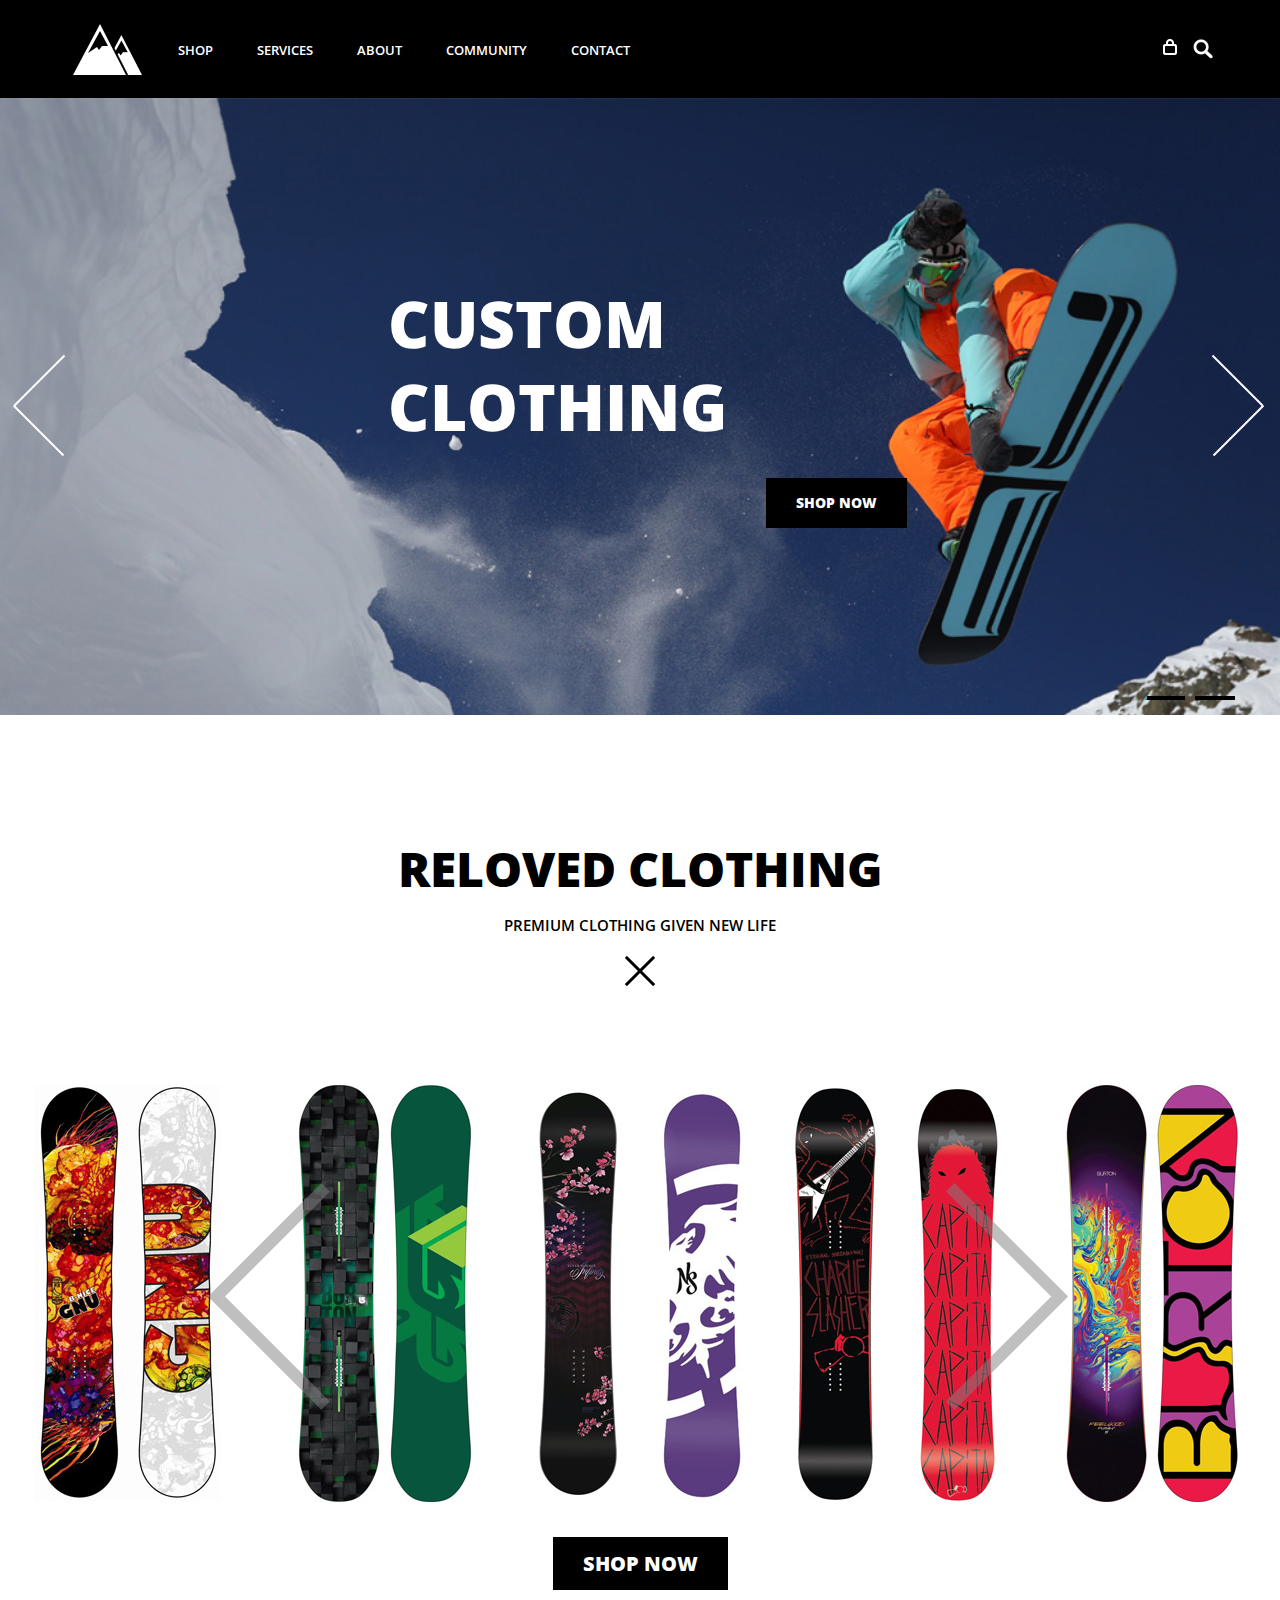
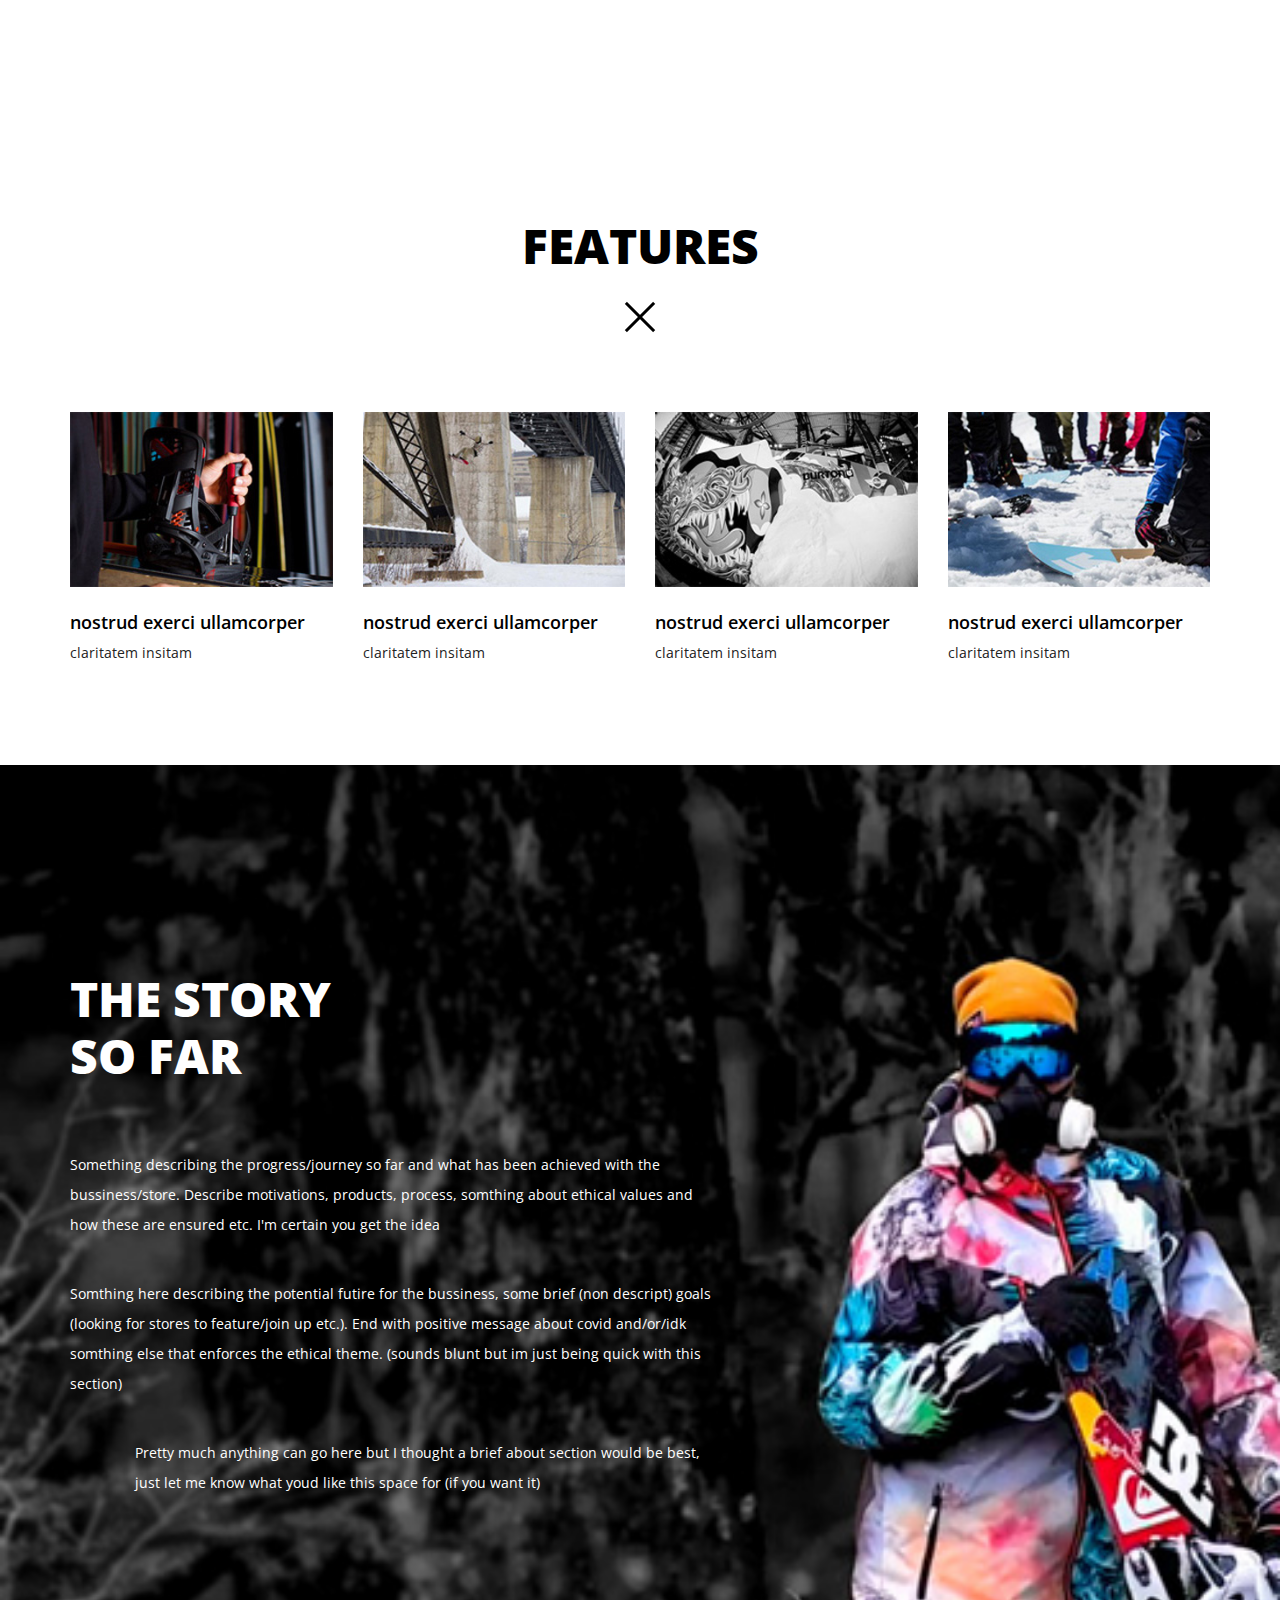
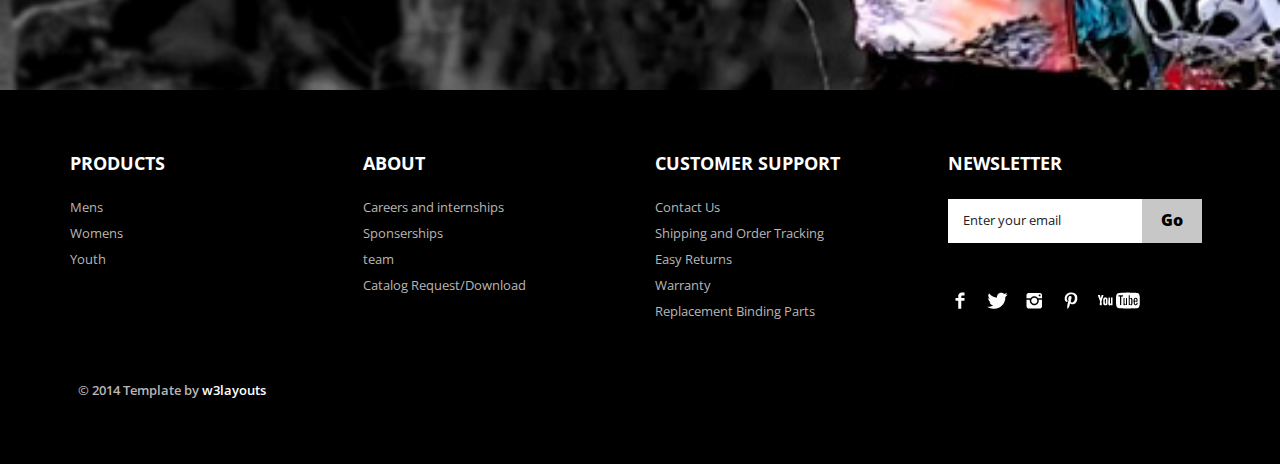
==== commit f173a246: "Improved Functionality and Fixes" ====
--- a/index.html
+++ b/index.html
@@ -134,7 +134,7 @@
                         <!-- Text title -->
                         <h1 class="title">Custom<br>Clothing</h1>
                         <!-- /Text title -->
-                        <div class="button"><a href="shop.html">See More</a></div>
+                        <div class="button"><a href="shop.html">Shop Now</a></div>
                     </div>
                 </div>
                <!-- /Texts container -->
@@ -145,7 +145,7 @@
                 <div class="slide_content">
                     <div class="slide_content_wrap">
                         <h1 class="title">Given<br>New Life</h1>
-                       	<div class="button"><a href="shop.html">See More</a></div>
+                       	<div class="button"><a href="shop.html">Shop Now</a></div>
                     </div>
                 </div>
             </div>
@@ -169,15 +169,10 @@
 				<li><img src="images/board4.jpg" /></li>
 				<li><img src="images/board5.jpg" /></li>
 			</ul>
-<div>			
-	<style type="text/css">
-		#centered-button {display: inline-block; margin-left: 815px; margin-top: 50px;}
-	</style>
-
-	<div class="button" id="centered-button">
- 	 	<h3><a href="shop.html">Shop Now</a></h3>
+		  <!-- /slide button container -->
+	<div class="button-center">
+ 		<h3><a href="shop.html">Shop Now</a></h3>
 	</div>
-</div>
 			<script type="text/javascript">
 		$(window).load(function() {
 			$("#flexiselDemo3").flexisel({
@@ -276,9 +271,10 @@
 		<div class="container">
 			<div class="row content_bottom-text">
 			  <div class="col-md-7">
-				<h3>The Mountains<br>Snowboarding</h3>
-				<p class="m_1">Lorem ipsum dolor sit amet, consectetuer adipiscing elit, sed diam nonummy nibh euismod tincidunt ut laoreet dolore magna aliquam erat volutpat. Ut wisi enim ad minim veniam, quis nostrud exerci tation ullamcorper suscipit lobortis nisl ut aliquip ex ea commodo consequat. Duis autem vel eum iriure dolor in hendrerit in vulputate velit esse molestie consequat, vel illum dolore eu feugiat nulla facilisis at vero eros et accumsan et iusto odio.</p>
-				<p class="m_2">Lorem ipsum dolor sit amet, consectetuer adipiscing elit, sed diam nonummy nibh euismod tincidunt ut laoreet dolore magna aliquam erat volutpat. Ut wisi enim ad minim veniam, quis nostrud exerci tation ullamcorper suscipit lobortis nisl ut aliquip ex ea commodo consequat. Duis autem vel eum iriure dolor in hendrerit in vulputate velit esse molestie consequat, vel illum dolore eu feugiat nulla facilisis at vero eros et accumsan et iusto odio.</p>
+				<h3>The Story<br>So Far</h3>
+				<p class="m_1">Something describing the progress/journey so far and what has been achieved with the bussiness/store. Describe motivations, products, process, somthing about ethical values and how these are ensured etc. I'm certain you get the idea</p>
+				<p class="m_2">Somthing here describing the potential futire for the bussiness, some brief (non descript) goals (looking for stores to feature/join up etc.). End with positive message about covid and/or/idk somthing else that enforces the ethical theme. (sounds blunt but im just being quick with this section)</p>
+				<p class="m_3"> Pretty much anything can go here but I thought a brief about section would be best, just let me know what youd like this space for (if you want it) </p>
 			  </div>
 			</div>
 		</div>
--- a/css/style.css
+++ b/css/style.css
@@ -393,8 +393,26 @@
 .product_control_buttons a:hover{
 	opacity:0.5;
 }
-.button{
-	text-align: center;
+.button-center a{
+	color:#fff;
+	font-size:0.85em;
+	text-transform:uppercase;
+	font-weight:800;
+	text-decoration:none;
+	justify-content: center;
+	border: none;
+	cursor: pointer;
+	padding:15px 30px;
+	display: inline-block;
+	outline: none;
+	-webkit-transition: all 0.3s;
+	-moz-transition: all 0.3s;
+	transition: all 0.3s;
+	background: #000;
+}
+.button-center a:hover{
+	background:#ffffff;
+	color: #000;
 }
 .button a{
 	color:#fff;
@@ -414,30 +432,9 @@
 	background: #000;
 }
 .button a:hover{
-	background:#222;
-}
-.login_button{
-	float:right;
-}
-.login_button a{
-	color:#fff;
-	font-size:0.85em;
-	text-transform:uppercase;
-	font-weight:600;
-	text-decoration:none;
-    border: none;
-	cursor: pointer;
-	padding:8px 15px; 
-	display: inline-block;
-	outline: none;
-	-webkit-transition: all 0.3s;
-	-moz-transition: all 0.3s;
-	transition: all 0.3s;
-	background: #000;
-	margin:10px 0 0;
-}
-.login_button a:hover{
-	background:#555;
+	background:#fff;
+	color: #000;
+
 }
 .check_button{
 	float:left;
@@ -488,6 +485,7 @@
 	text-transform:uppercase;
 	font-weight:700;
 	text-align:center;
+	align-content: center;
 	margin:2% 0 0 0;
 }
 #flexiselDemo1, #flexiselDemo2, #flexiselDemo3 {
@@ -572,7 +570,15 @@
 	color: #FFF;
 	font-size: 0.85em;
 	line-height: 2.2em;
-}
+	margin-bottom: 6%;
+}
+p.m_3{
+	color: #FFF;
+	font-size: 0.85em;
+	line-height: 2.2em;
+	margin-left: 10%;
+}
+
 .features{
 	padding:8% 0;
 }
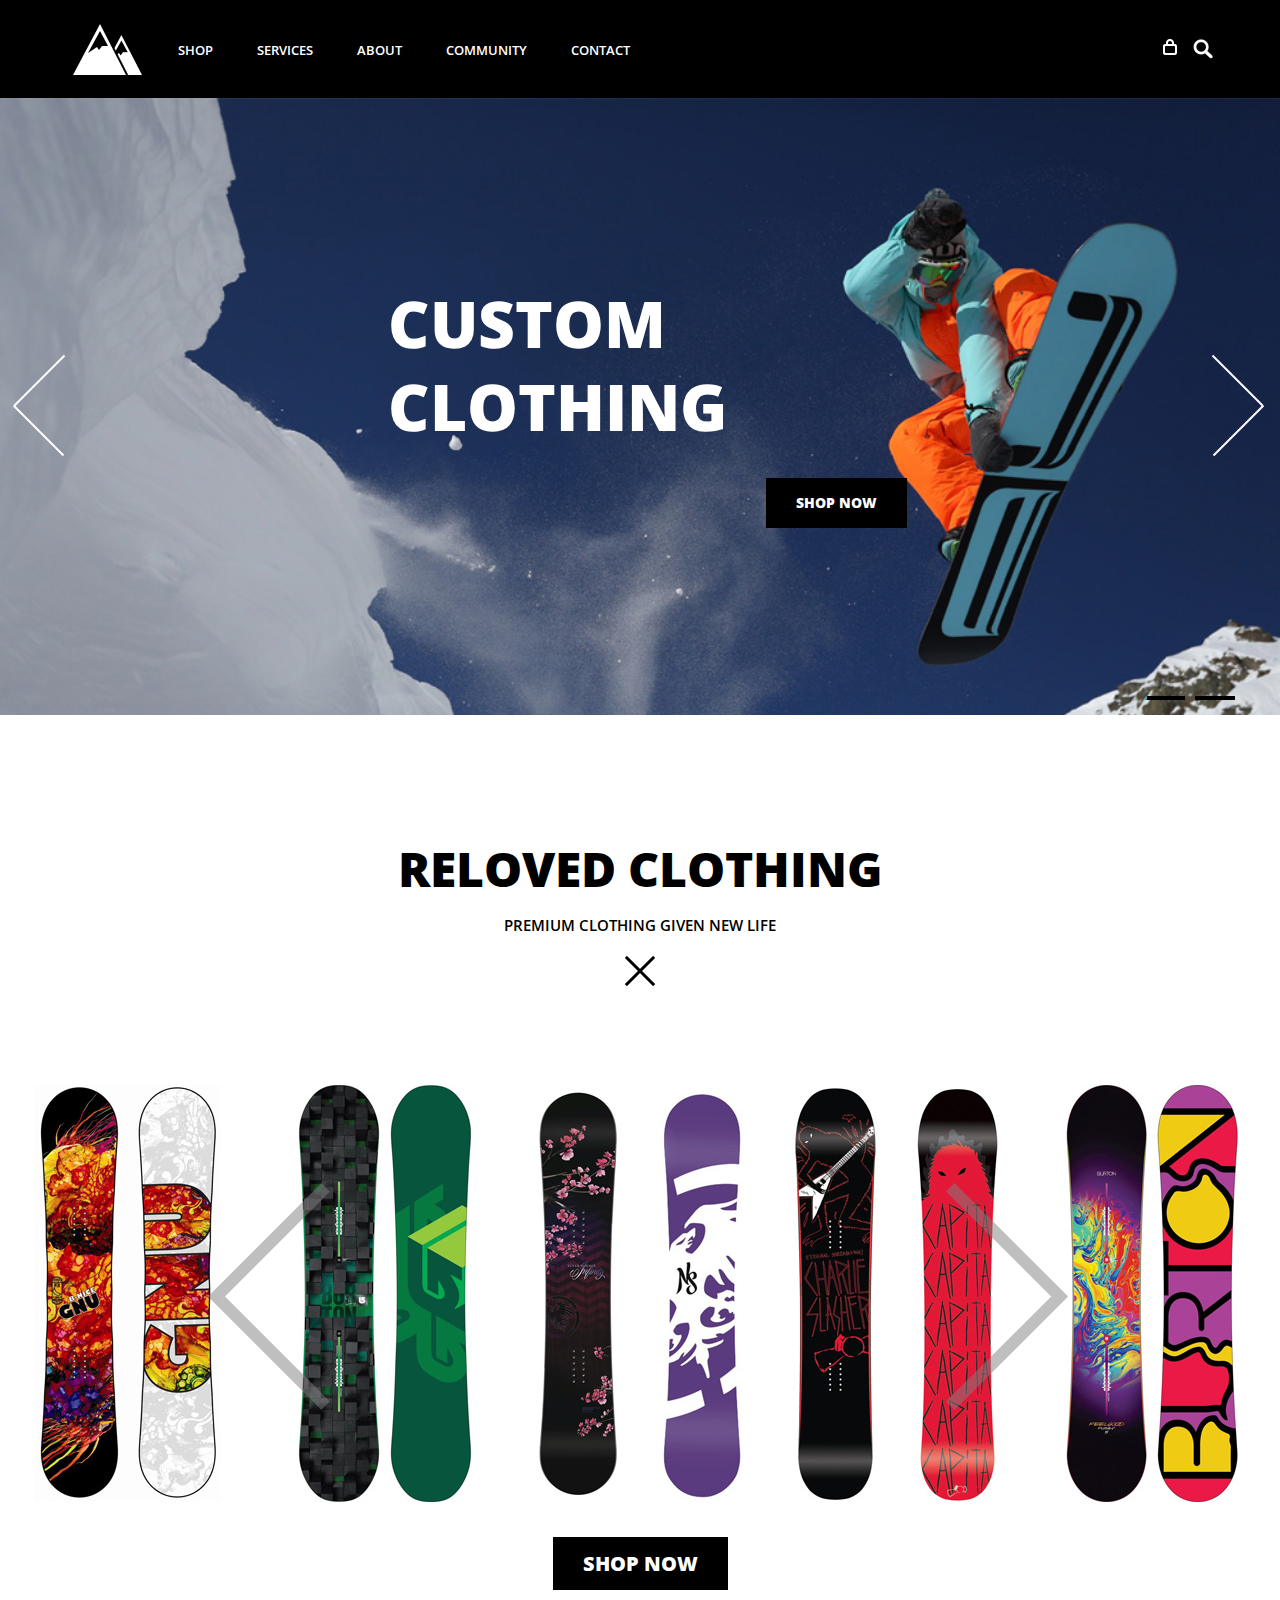
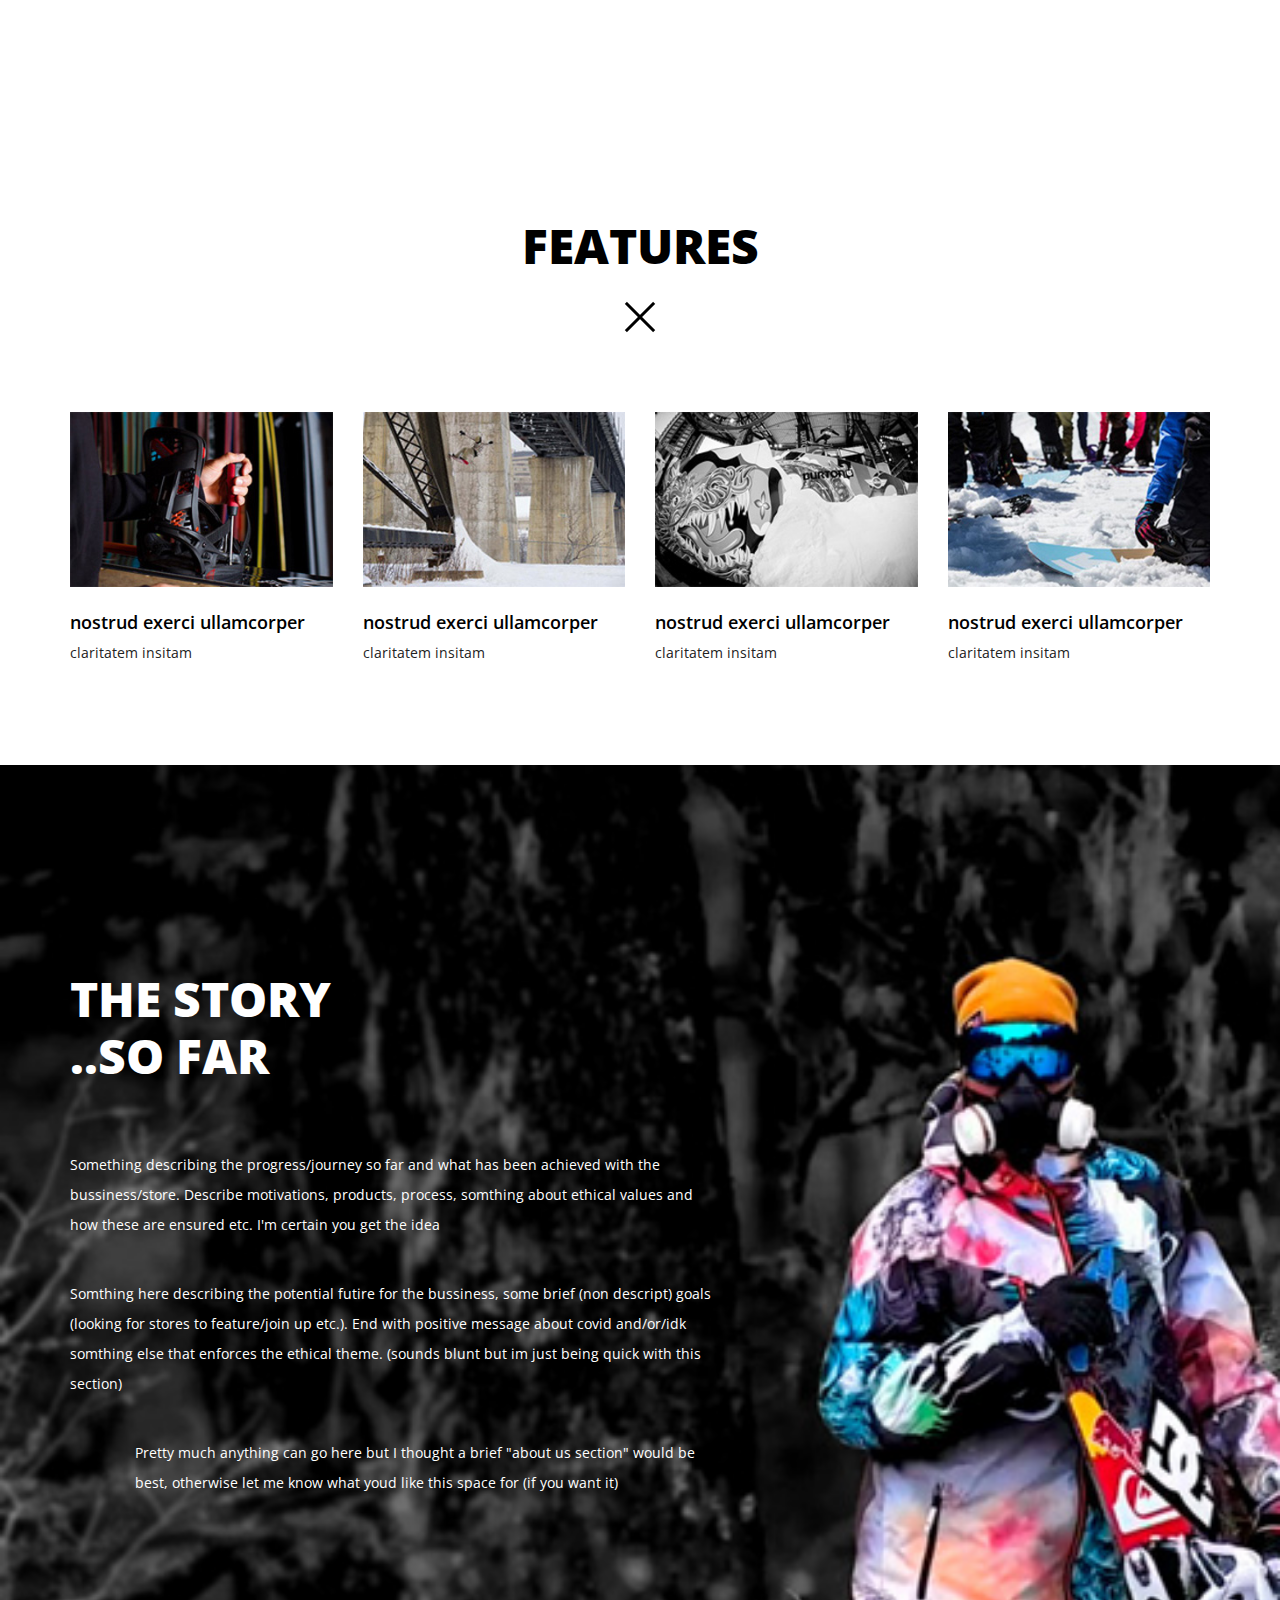
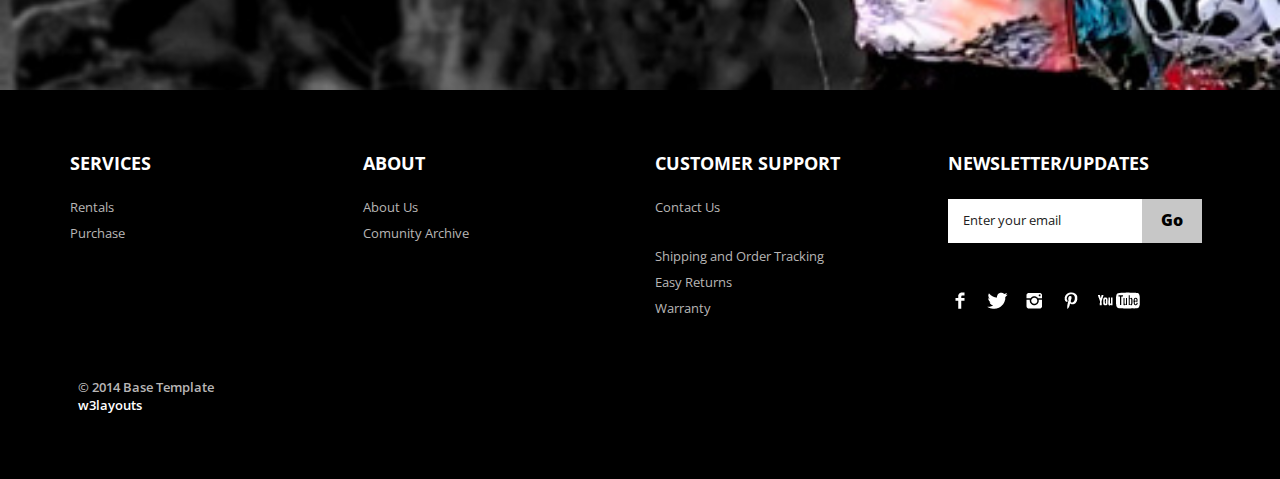
==== commit 487a137a: "Updated footer and style CSS" ====
--- a/index.html
+++ b/index.html
@@ -215,7 +215,7 @@
                     <div class="mask mask-1"> </div>
                     <div class="mask mask-2"> </div>
                       <div class="content">
-                        <h2>Hover Style #9</h2>
+                        <h2>Hover Text</h2>
                         <p>Lorem ipsum dolor sit amet, consectetuer adipiscing.</p>
                       </div>
                    </a> </div
@@ -229,7 +229,7 @@
                     <div class="mask mask-1"> </div>
                     <div class="mask mask-2"> </div>
                       <div class="content">
-                        <h2>Hover Style #9</h2>
+                        <h2>Hover Text</h2>
                         <p>Lorem ipsum dolor sit amet, consectetuer adipiscing.</p>
                       </div>
                     </a> </div>
@@ -242,7 +242,7 @@
                     <div class="mask mask-1"> </div>
                     <div class="mask mask-2"> </div>
                       <div class="content">
-                        <h2>Hover Style #9</h2>
+                        <h2>Hover Text</h2>
                         <p>Lorem ipsum dolor sit amet, consectetuer adipiscing.</p>
                       </div>
                     </a> </div>
@@ -255,7 +255,7 @@
                     <div class="mask mask-1"> </div>
                     <div class="mask mask-2"> </div>
                       <div class="content">
-                        <h2>Hover Style #9</h2>
+                        <h2>Hover Text</h2>
                         <p>Lorem ipsum dolor sit amet, consectetuer adipiscing.</p>
                       </div>
                      </a> </div>
@@ -271,10 +271,10 @@
 		<div class="container">
 			<div class="row content_bottom-text">
 			  <div class="col-md-7">
-				<h3>The Story<br>So Far</h3>
+				<h3>The Story<br>..So Far</h3>
 				<p class="m_1">Something describing the progress/journey so far and what has been achieved with the bussiness/store. Describe motivations, products, process, somthing about ethical values and how these are ensured etc. I'm certain you get the idea</p>
 				<p class="m_2">Somthing here describing the potential futire for the bussiness, some brief (non descript) goals (looking for stores to feature/join up etc.). End with positive message about covid and/or/idk somthing else that enforces the ethical theme. (sounds blunt but im just being quick with this section)</p>
-				<p class="m_3"> Pretty much anything can go here but I thought a brief about section would be best, just let me know what youd like this space for (if you want it) </p>
+				<p class="m_3"> Pretty much anything can go here but I thought a brief "about us section" would be best, otherwise let me know what youd like this space for (if you want it) </p>
 			  </div>
 			</div>
 		</div>
@@ -286,34 +286,31 @@
 				<div class="row">
 					<div class="col-md-3">
 						<ul class="footer_box">
-							<h4>Products</h4>
-							<li><a href="#">Mens</a></li>
-							<li><a href="#">Womens</a></li>
-							<li><a href="#">Youth</a></li>
+							<h4>Services</h4>
+							<li><a href="#">Rentals</a></li>
+							<li><a href="#">Purchase</a></li>
 						</ul>
 					</div>
 					<div class="col-md-3">
 						<ul class="footer_box">
 							<h4>About</h4>
-							<li><a href="#">Careers and internships</a></li>
-							<li><a href="#">Sponserships</a></li>
-							<li><a href="#">team</a></li>
-							<li><a href="#">Catalog Request/Download</a></li>
+							<li><a href="about.html">About Us</a></li>
+							<li><a href="test.html">Comunity Archive</a></li>
 						</ul>
 					</div>
 					<div class="col-md-3">
 						<ul class="footer_box">
 							<h4>Customer Support</h4>
-							<li><a href="#">Contact Us</a></li>
+							<li><a href="contact.html">Contact Us</a></li>
+							<br>
 							<li><a href="#">Shipping and Order Tracking</a></li>
 							<li><a href="#">Easy Returns</a></li>
 							<li><a href="#">Warranty</a></li>
-							<li><a href="#">Replacement Binding Parts</a></li>
 						</ul>
 					</div>
 					<div class="col-md-3">
 						<ul class="footer_box">
-							<h4>Newsletter</h4>
+							<h4>Newsletter/Updates</h4>
 							<div class="footer_search">
 				    		   <form>
 				    			<input type="text" value="Enter your email" onfocus="this.value = '';" onblur="if (this.value == '') {this.value = 'Enter your email';}">
@@ -333,7 +330,7 @@
 				</div>
 				<div class="row footer_bottom">
 				    <div class="copy">
-			           <p>© 2014 Template by <a href="http://w3layouts.com" target="_blank">w3layouts</a></p>
+			           <p>© 2014 Base Template <br> <a href="http://w3layouts.com" target="_blank">w3layouts</a></p>
 		            </div>
 					  <dl id="sample" class="dropdown">
 	   				  </dl>
